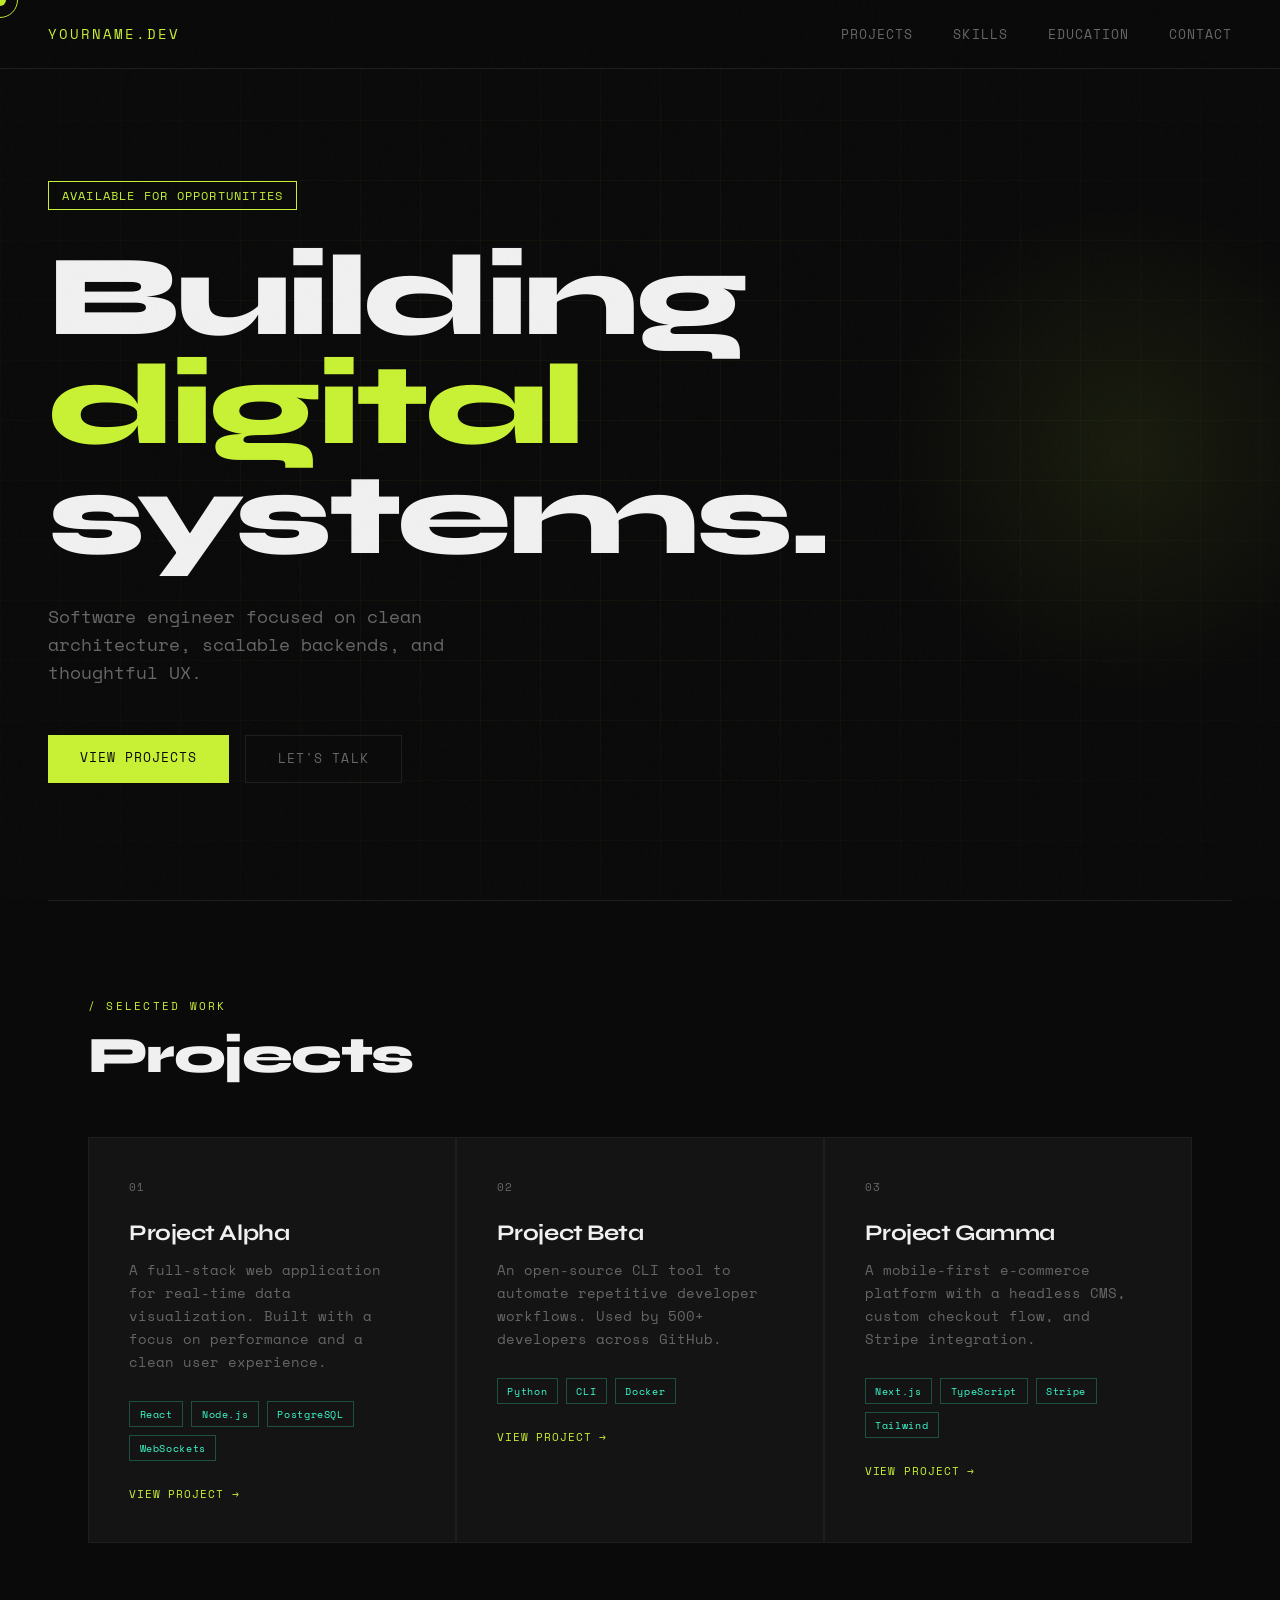
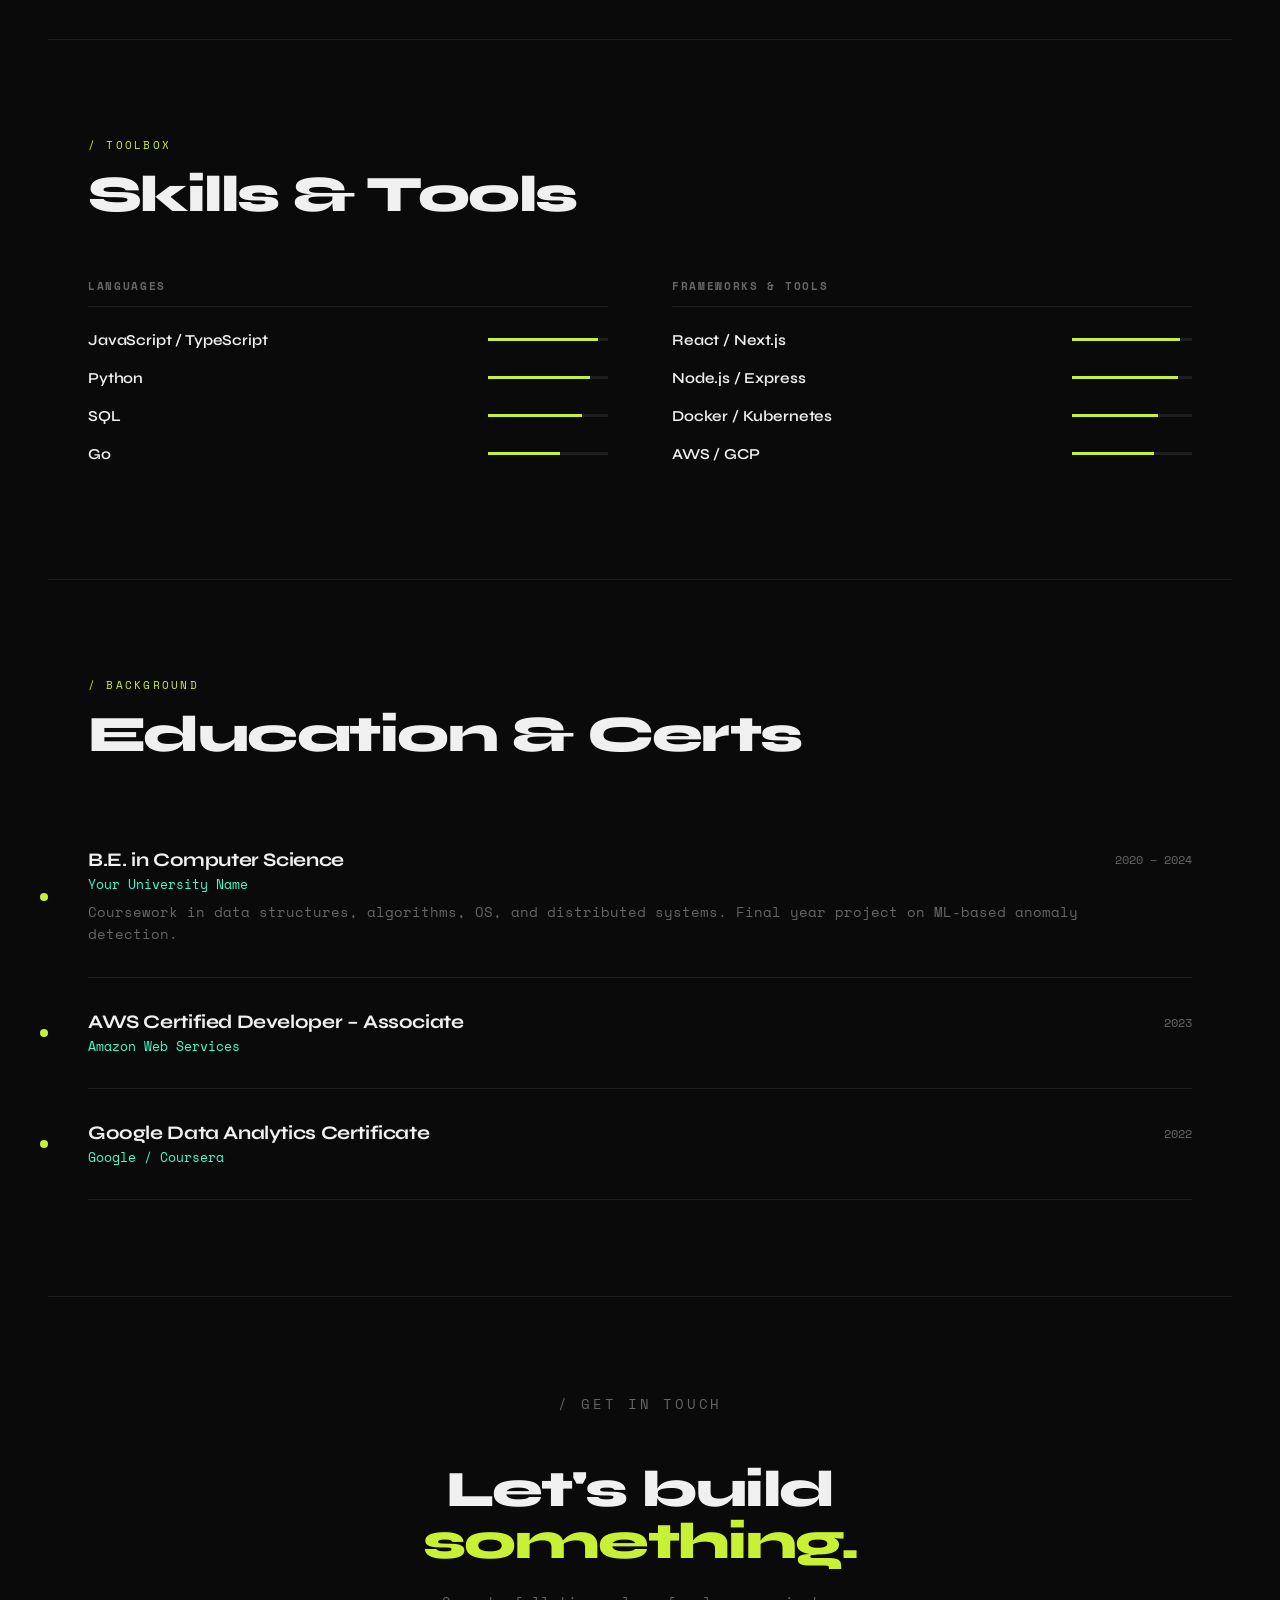
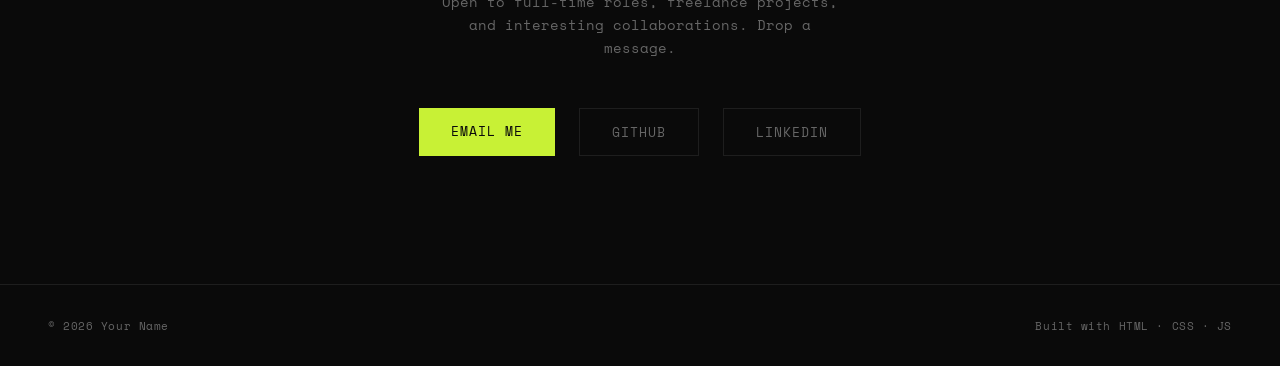
==== index.html @ 2bf57679 "Separate HTML, CSS, and JavaScript - Refactor portfolio structure" ====
<!DOCTYPE html>
<html lang="en">
<head>
  <meta charset="UTF-8">
  <meta name="viewport" content="width=device-width, initial-scale=1.0">
  <title>Portfolio — Your Name</title>
  <link href="https://fonts.googleapis.com/css2?family=Space+Mono:wght@400;700&family=Syne:wght@400;600;700;800&display=swap" rel="stylesheet">
  <link rel="stylesheet" href="styles.css">
</head>
<body>

<div class="cursor" id="cursor"></div>
<div class="cursor-ring" id="cursorRing"></div>

<nav>
  <div class="nav-logo">YourName.dev</div>
  <div class="nav-links">
    <a href="#projects">Projects</a>
    <a href="#skills">Skills</a>
    <a href="#education">Education</a>
    <a href="#contact">Contact</a>
  </div>
</nav>

<main>
  <!-- HERO -->
  <div class="hero">
    <div class="hero-grid"></div>
    <div class="blob"></div>
    <div class="hero-content">
      <span class="hero-tag">Available for opportunities</span>
      <h1>Building<br><span>digital</span><br>systems.</h1>
      <p class="hero-sub">Software engineer focused on clean architecture, scalable backends, and thoughtful UX.</p>
      <div class="hero-cta">
        <a href="#projects" class="btn btn-primary">View Projects</a>
        <a href="#contact" class="btn btn-ghost">Let's Talk</a>
      </div>
    </div>
  </div>

  <hr class="divider">

  <!-- PROJECTS -->
  <section id="projects">
    <div class="reveal">
      <p class="section-label">/ Selected work</p>
      <h2 class="section-title">Projects</h2>
    </div>
    <div class="projects-grid reveal">

      <div class="project-card">
        <div class="project-num">01</div>
        <h3>Project Alpha</h3>
        <p>A full-stack web application for real-time data visualization. Built with a focus on performance and a clean user experience.</p>
        <div class="project-tags">
          <span class="tag">React</span>
          <span class="tag">Node.js</span>
          <span class="tag">PostgreSQL</span>
          <span class="tag">WebSockets</span>
        </div>
        <a href="#" class="project-link">View Project</a>
      </div>

      <div class="project-card">
        <div class="project-num">02</div>
        <h3>Project Beta</h3>
        <p>An open-source CLI tool to automate repetitive developer workflows. Used by 500+ developers across GitHub.</p>
        <div class="project-tags">
          <span class="tag">Python</span>
          <span class="tag">CLI</span>
          <span class="tag">Docker</span>
        </div>
        <a href="#" class="project-link">View Project</a>
      </div>

      <div class="project-card">
        <div class="project-num">03</div>
        <h3>Project Gamma</h3>
        <p>A mobile-first e-commerce platform with a headless CMS, custom checkout flow, and Stripe integration.</p>
        <div class="project-tags">
          <span class="tag">Next.js</span>
          <span class="tag">TypeScript</span>
          <span class="tag">Stripe</span>
          <span class="tag">Tailwind</span>
        </div>
        <a href="#" class="project-link">View Project</a>
      </div>

    </div>
  </section>

  <hr class="divider">

  <!-- SKILLS -->
  <section id="skills">
    <div class="reveal">
      <p class="section-label">/ Toolbox</p>
      <h2 class="section-title">Skills &amp; Tools</h2>
    </div>
    <div class="skills-wrapper reveal">
      <div class="skill-group">
        <h4>Languages</h4>
        <div class="skill-item">
          <span class="skill-name">JavaScript / TypeScript</span>
          <div class="skill-bar-wrap"><div class="skill-bar" style="--w:92%"></div></div>
        </div>
        <div class="skill-item">
          <span class="skill-name">Python</span>
          <div class="skill-bar-wrap"><div class="skill-bar" style="--w:85%"></div></div>
        </div>
        <div class="skill-item">
          <span class="skill-name">SQL</span>
          <div class="skill-bar-wrap"><div class="skill-bar" style="--w:78%"></div></div>
        </div>
        <div class="skill-item">
          <span class="skill-name">Go</span>
          <div class="skill-bar-wrap"><div class="skill-bar" style="--w:60%"></div></div>
        </div>
      </div>
      <div class="skill-group">
        <h4>Frameworks &amp; Tools</h4>
        <div class="skill-item">
          <span class="skill-name">React / Next.js</span>
          <div class="skill-bar-wrap"><div class="skill-bar" style="--w:90%"></div></div>
        </div>
        <div class="skill-item">
          <span class="skill-name">Node.js / Express</span>
          <div class="skill-bar-wrap"><div class="skill-bar" style="--w:88%"></div></div>
        </div>
        <div class="skill-item">
          <span class="skill-name">Docker / Kubernetes</span>
          <div class="skill-bar-wrap"><div class="skill-bar" style="--w:72%"></div></div>
        </div>
        <div class="skill-item">
          <span class="skill-name">AWS / GCP</span>
          <div class="skill-bar-wrap"><div class="skill-bar" style="--w:68%"></div></div>
        </div>
      </div>
    </div>
  </section>

  <hr class="divider">

  <!-- EDUCATION -->
  <section id="education">
    <div class="reveal">
      <p class="section-label">/ Background</p>
      <h2 class="section-title">Education &amp; Certs</h2>
    </div>
    <div class="edu-list reveal">

      <div class="edu-item">
        <div>
          <div class="edu-degree">B.E. in Computer Science</div>
          <div class="edu-school">Your University Name</div>
          <div class="edu-desc">Coursework in data structures, algorithms, OS, and distributed systems. Final year project on ML-based anomaly detection.</div>
        </div>
        <div class="edu-year">2020 – 2024</div>
      </div>

      <div class="edu-item">
        <div>
          <div class="edu-degree">AWS Certified Developer – Associate</div>
          <div class="edu-school">Amazon Web Services</div>
        </div>
        <div class="edu-year">2023</div>
      </div>

      <div class="edu-item">
        <div>
          <div class="edu-degree">Google Data Analytics Certificate</div>
          <div class="edu-school">Google / Coursera</div>
        </div>
        <div class="edu-year">2022</div>
      </div>

    </div>
  </section>

  <hr class="divider">

  <!-- CONTACT -->
  <section id="contact">
    <div class="reveal">
      <p class="section-label">/ Get in touch</p>
      <h2 class="section-title">Let's build<br><span style="color:var(--accent)">something.</span></h2>
      <p>Open to full-time roles, freelance projects, and interesting collaborations. Drop a message.</p>
      <div class="contact-links">
        <a href="mailto:you@email.com" class="btn btn-primary">Email Me</a>
        <a href="https://github.com/yourusername" target="_blank" class="btn btn-ghost">GitHub</a>
        <a href="https://linkedin.com/in/yourusername" target="_blank" class="btn btn-ghost">LinkedIn</a>
      </div>
    </div>
  </section>
</main>

<footer>
  <span>© 2026 Your Name</span>
  <span>Built with HTML · CSS · JS</span>
</footer>

<script src="script.js"></script>
</body>
</html>
---- styles.css ----
:root {
  --bg: #0a0a0a;
  --surface: #111111;
  --border: #1e1e1e;
  --accent: #c8f135;
  --accent2: #3dffd0;
  --text: #f0f0f0;
  --muted: #666;
  --card: #141414;
}

*, *::before, *::after { box-sizing: border-box; margin: 0; padding: 0; }

html { scroll-behavior: smooth; }

body {
  background: var(--bg);
  color: var(--text);
  font-family: 'Syne', sans-serif;
  overflow-x: hidden;
  cursor: none;
}

/* Custom cursor */
.cursor {
  width: 12px; height: 12px;
  background: var(--accent);
  border-radius: 50%;
  position: fixed;
  pointer-events: none;
  z-index: 9999;
  transition: transform 0.15s ease, opacity 0.2s;
  mix-blend-mode: difference;
}
.cursor-ring {
  width: 36px; height: 36px;
  border: 1.5px solid var(--accent);
  border-radius: 50%;
  position: fixed;
  pointer-events: none;
  z-index: 9998;
  transition: transform 0.35s cubic-bezier(.23,1,.32,1), opacity 0.2s;
  mix-blend-mode: difference;
}

/* Noise overlay */
body::before {
  content: '';
  position: fixed;
  inset: 0;
  background-image: url("data:image/svg+xml,%3Csvg viewBox='0 0 256 256' xmlns='http://www.w3.org/2000/svg'%3E%3Cfilter id='noise'%3E%3CfeTurbulence type='fractalNoise' baseFrequency='0.9' numOctaves='4' stitchTiles='stitch'/%3E%3C/filter%3E%3Crect width='100%25' height='100%25' filter='url(%23noise)' opacity='0.04'/%3E%3C/svg%3E");
  pointer-events: none;
  z-index: 1000;
  opacity: 0.4;
}

/* NAV */
nav {
  position: fixed; top: 0; left: 0; right: 0;
  z-index: 100;
  padding: 1.5rem 3rem;
  display: flex; justify-content: space-between; align-items: center;
  border-bottom: 1px solid var(--border);
  background: rgba(10,10,10,0.85);
  backdrop-filter: blur(12px);
}
.nav-logo {
  font-family: 'Space Mono', monospace;
  font-size: 0.85rem;
  color: var(--accent);
  letter-spacing: 0.15em;
  text-transform: uppercase;
}
.nav-links { display: flex; gap: 2.5rem; }
.nav-links a {
  color: var(--muted);
  text-decoration: none;
  font-size: 0.8rem;
  font-family: 'Space Mono', monospace;
  letter-spacing: 0.08em;
  text-transform: uppercase;
  transition: color 0.2s;
}
.nav-links a:hover { color: var(--accent); }

/* HERO */
.hero {
  min-height: 100vh;
  display: flex; align-items: center;
  padding: 8rem 3rem 4rem;
  position: relative;
  overflow: hidden;
}
.hero-grid {
  position: absolute; inset: 0;
  background-image:
    linear-gradient(rgba(200,241,53,0.04) 1px, transparent 1px),
    linear-gradient(90deg, rgba(200,241,53,0.04) 1px, transparent 1px);
  background-size: 60px 60px;
  mask-image: radial-gradient(ellipse 80% 80% at 50% 50%, black 30%, transparent 100%);
}
.hero-content { max-width: 900px; position: relative; z-index: 1; }
.hero-tag {
  display: inline-block;
  font-family: 'Space Mono', monospace;
  font-size: 0.75rem;
  color: var(--accent);
  border: 1px solid var(--accent);
  padding: 0.3rem 0.8rem;
  letter-spacing: 0.1em;
  text-transform: uppercase;
  margin-bottom: 2rem;
  opacity: 0;
  animation: fadeUp 0.6s 0.2s forwards;
}
.hero h1 {
  font-size: clamp(3.5rem, 9vw, 8rem);
  font-weight: 800;
  line-height: 0.95;
  letter-spacing: -0.03em;
  margin-bottom: 2rem;
  opacity: 0;
  animation: fadeUp 0.7s 0.4s forwards;
}
.hero h1 span { color: var(--accent); }
.hero-sub {
  font-size: 1.1rem;
  color: var(--muted);
  max-width: 480px;
  line-height: 1.6;
  margin-bottom: 3rem;
  opacity: 0;
  animation: fadeUp 0.7s 0.6s forwards;
  font-family: 'Space Mono', monospace;
}
.hero-cta {
  display: flex; gap: 1rem; flex-wrap: wrap;
  opacity: 0;
  animation: fadeUp 0.7s 0.8s forwards;
}
.btn {
  padding: 0.85rem 2rem;
  font-family: 'Space Mono', monospace;
  font-size: 0.8rem;
  letter-spacing: 0.08em;
  text-transform: uppercase;
  text-decoration: none;
  transition: all 0.2s;
  cursor: none;
  border: none;
  display: inline-block;
}
.btn-primary {
  background: var(--accent);
  color: #0a0a0a;
}
.btn-primary:hover { background: #d4f545; transform: translateY(-2px); }
.btn-ghost {
  border: 1px solid var(--border);
  color: var(--muted);
  background: transparent;
}
.btn-ghost:hover { border-color: var(--accent); color: var(--accent); transform: translateY(-2px); }

/* Floating accent blob */
.blob {
  position: absolute;
  right: -100px; top: 50%;
  transform: translateY(-50%);
  width: 500px; height: 500px;
  background: radial-gradient(circle at center, rgba(200,241,53,0.08) 0%, transparent 70%);
  border-radius: 50%;
  pointer-events: none;
  animation: pulse 4s ease-in-out infinite;
}

/* SECTIONS */
section { padding: 6rem 3rem; max-width: 1200px; margin: 0 auto; }
.section-label {
  font-family: 'Space Mono', monospace;
  font-size: 0.7rem;
  color: var(--accent);
  letter-spacing: 0.2em;
  text-transform: uppercase;
  margin-bottom: 1rem;
}
.section-title {
  font-size: clamp(2rem, 4vw, 3.5rem);
  font-weight: 800;
  line-height: 1;
  letter-spacing: -0.03em;
  margin-bottom: 3.5rem;
}

/* PROJECTS */
.projects-grid {
  display: grid;
  grid-template-columns: repeat(auto-fill, minmax(340px, 1fr));
  gap: 1.5px;
  background: var(--border);
  border: 1.5px solid var(--border);
}
.project-card {
  background: var(--card);
  padding: 2.5rem;
  position: relative;
  overflow: hidden;
  transition: background 0.25s;
}
.project-card::before {
  content: '';
  position: absolute;
  top: 0; left: 0; right: 0;
  height: 2px;
  background: var(--accent);
  transform: scaleX(0);
  transform-origin: left;
  transition: transform 0.3s ease;
}
.project-card:hover::before { transform: scaleX(1); }
.project-card:hover { background: #1a1a1a; }
.project-num {
  font-family: 'Space Mono', monospace;
  font-size: 0.7rem;
  color: var(--muted);
  margin-bottom: 1.5rem;
  letter-spacing: 0.1em;
}
.project-card h3 {
  font-size: 1.4rem;
  font-weight: 700;
  margin-bottom: 0.75rem;
  letter-spacing: -0.02em;
}
.project-card p {
  color: var(--muted);
  font-size: 0.9rem;
  line-height: 1.6;
  margin-bottom: 1.75rem;
  font-family: 'Space Mono', monospace;
}
.project-tags { display: flex; flex-wrap: wrap; gap: 0.5rem; }
.tag {
  font-family: 'Space Mono', monospace;
  font-size: 0.65rem;
  color: var(--accent2);
  border: 1px solid rgba(61,255,208,0.25);
  padding: 0.25rem 0.6rem;
  letter-spacing: 0.06em;
}
.project-link {
  display: inline-block;
  margin-top: 1.5rem;
  font-family: 'Space Mono', monospace;
  font-size: 0.7rem;
  color: var(--accent);
  text-decoration: none;
  letter-spacing: 0.08em;
  text-transform: uppercase;
  transition: gap 0.2s;
}
.project-link::after { content: ' →'; }
.project-link:hover { letter-spacing: 0.15em; }

/* SKILLS */
.skills-wrapper {
  display: grid;
  grid-template-columns: 1fr 1fr;
  gap: 4rem;
}
.skill-group h4 {
  font-family: 'Space Mono', monospace;
  font-size: 0.7rem;
  letter-spacing: 0.15em;
  text-transform: uppercase;
  color: var(--muted);
  margin-bottom: 1.5rem;
  padding-bottom: 0.75rem;
  border-bottom: 1px solid var(--border);
}
.skill-item {
  display: flex; justify-content: space-between; align-items: center;
  margin-bottom: 1.25rem;
}
.skill-name {
  font-size: 0.95rem;
  font-weight: 600;
  letter-spacing: -0.01em;
}
.skill-bar-wrap {
  width: 120px; height: 3px;
  background: var(--border);
  position: relative;
  overflow: hidden;
}
.skill-bar {
  height: 100%;
  background: var(--accent);
  width: 0;
  transition: width 1.2s cubic-bezier(.23,1,.32,1);
}
.skill-bar.animate { width: var(--w); }

/* EDUCATION */
.edu-list { display: flex; flex-direction: column; gap: 0; }
.edu-item {
  display: grid;
  grid-template-columns: 1fr auto;
  gap: 1rem;
  padding: 2rem 0;
  border-bottom: 1px solid var(--border);
  position: relative;
}
.edu-item::before {
  content: '';
  position: absolute; left: -3rem; top: 50%;
  transform: translateY(-50%);
  width: 8px; height: 8px;
  background: var(--accent);
  border-radius: 50%;
}
.edu-degree {
  font-size: 1.2rem;
  font-weight: 700;
  letter-spacing: -0.02em;
  margin-bottom: 0.25rem;
}
.edu-school {
  font-family: 'Space Mono', monospace;
  font-size: 0.8rem;
  color: var(--accent2);
}
.edu-year {
  font-family: 'Space Mono', monospace;
  font-size: 0.75rem;
  color: var(--muted);
  text-align: right;
  white-space: nowrap;
  padding-top: 0.2rem;
}
.edu-desc {
  font-size: 0.85rem;
  color: var(--muted);
  margin-top: 0.5rem;
  line-height: 1.6;
  font-family: 'Space Mono', monospace;
  grid-column: 1 / -1;
}

/* CONTACT */
#contact { text-align: center; padding: 6rem 3rem 8rem; }
#contact .section-title { margin-bottom: 1.5rem; }
#contact p {
  color: var(--muted);
  font-family: 'Space Mono', monospace;
  font-size: 0.85rem;
  margin-bottom: 3rem;
  max-width: 400px;
  margin-left: auto; margin-right: auto;
  line-height: 1.7;
}
.contact-links { display: flex; gap: 1.5rem; justify-content: center; flex-wrap: wrap; }

/* FOOTER */
footer {
  border-top: 1px solid var(--border);
  padding: 2rem 3rem;
  display: flex; justify-content: space-between; align-items: center;
  font-family: 'Space Mono', monospace;
  font-size: 0.7rem;
  color: var(--muted);
  letter-spacing: 0.05em;
}

/* ANIMATIONS */
@keyframes fadeUp {
  from { opacity: 0; transform: translateY(30px); }
  to   { opacity: 1; transform: translateY(0); }
}
@keyframes pulse {
  0%, 100% { transform: translateY(-50%) scale(1); opacity: 1; }
  50%       { transform: translateY(-50%) scale(1.1); opacity: 0.7; }
}

.reveal {
  opacity: 0; transform: translateY(40px);
  transition: opacity 0.7s ease, transform 0.7s ease;
}
.reveal.visible { opacity: 1; transform: none; }

/* DIVIDER */
.divider {
  border: none;
  border-top: 1px solid var(--border);
  margin: 0 3rem;
}

@media (max-width: 768px) {
  nav { padding: 1rem 1.5rem; }
  .nav-links { gap: 1.5rem; }
  section { padding: 4rem 1.5rem; }
  .skills-wrapper { grid-template-columns: 1fr; gap: 2.5rem; }
  .hero { padding: 7rem 1.5rem 3rem; }
  footer { padding: 1.5rem; flex-direction: column; gap: 0.5rem; }
  .divider { margin: 0 1.5rem; }
  .edu-item::before { display: none; }
  .edu-item { grid-template-columns: 1fr; }
  .edu-year { text-align: left; }
}
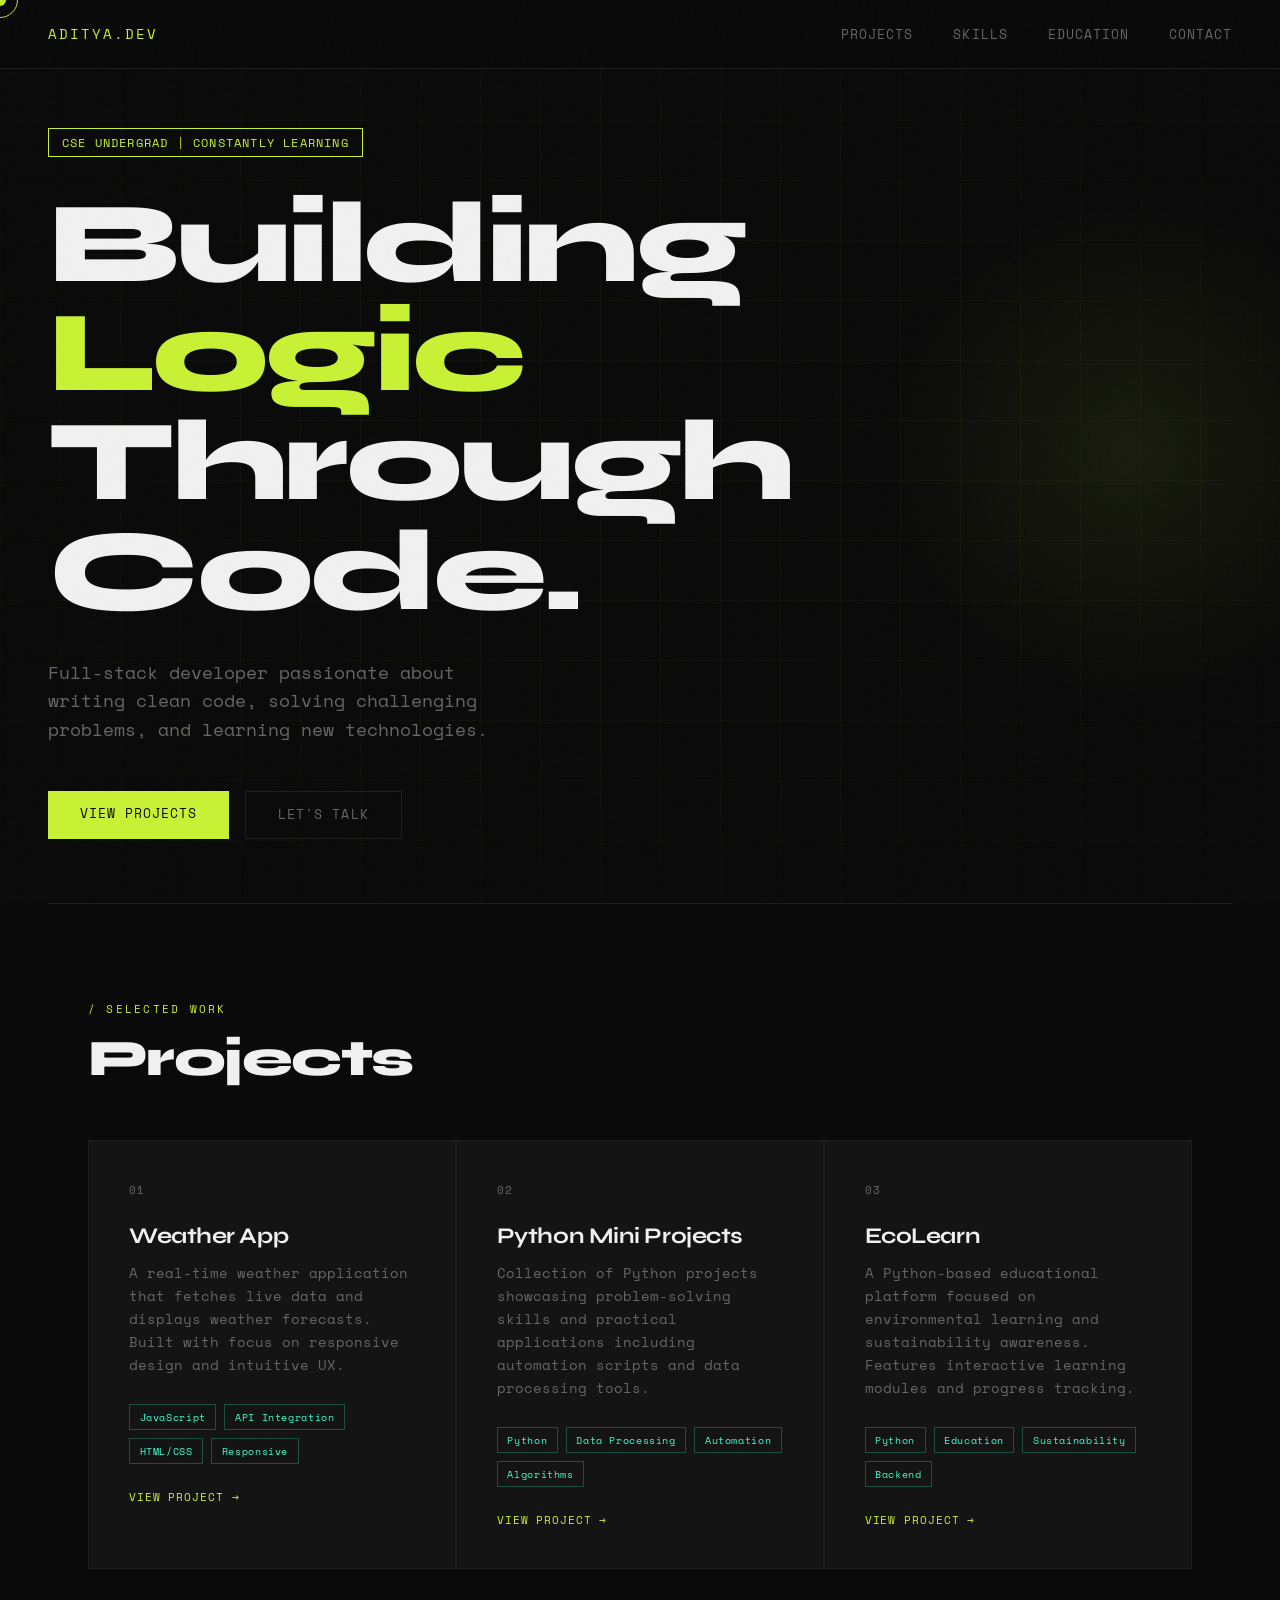
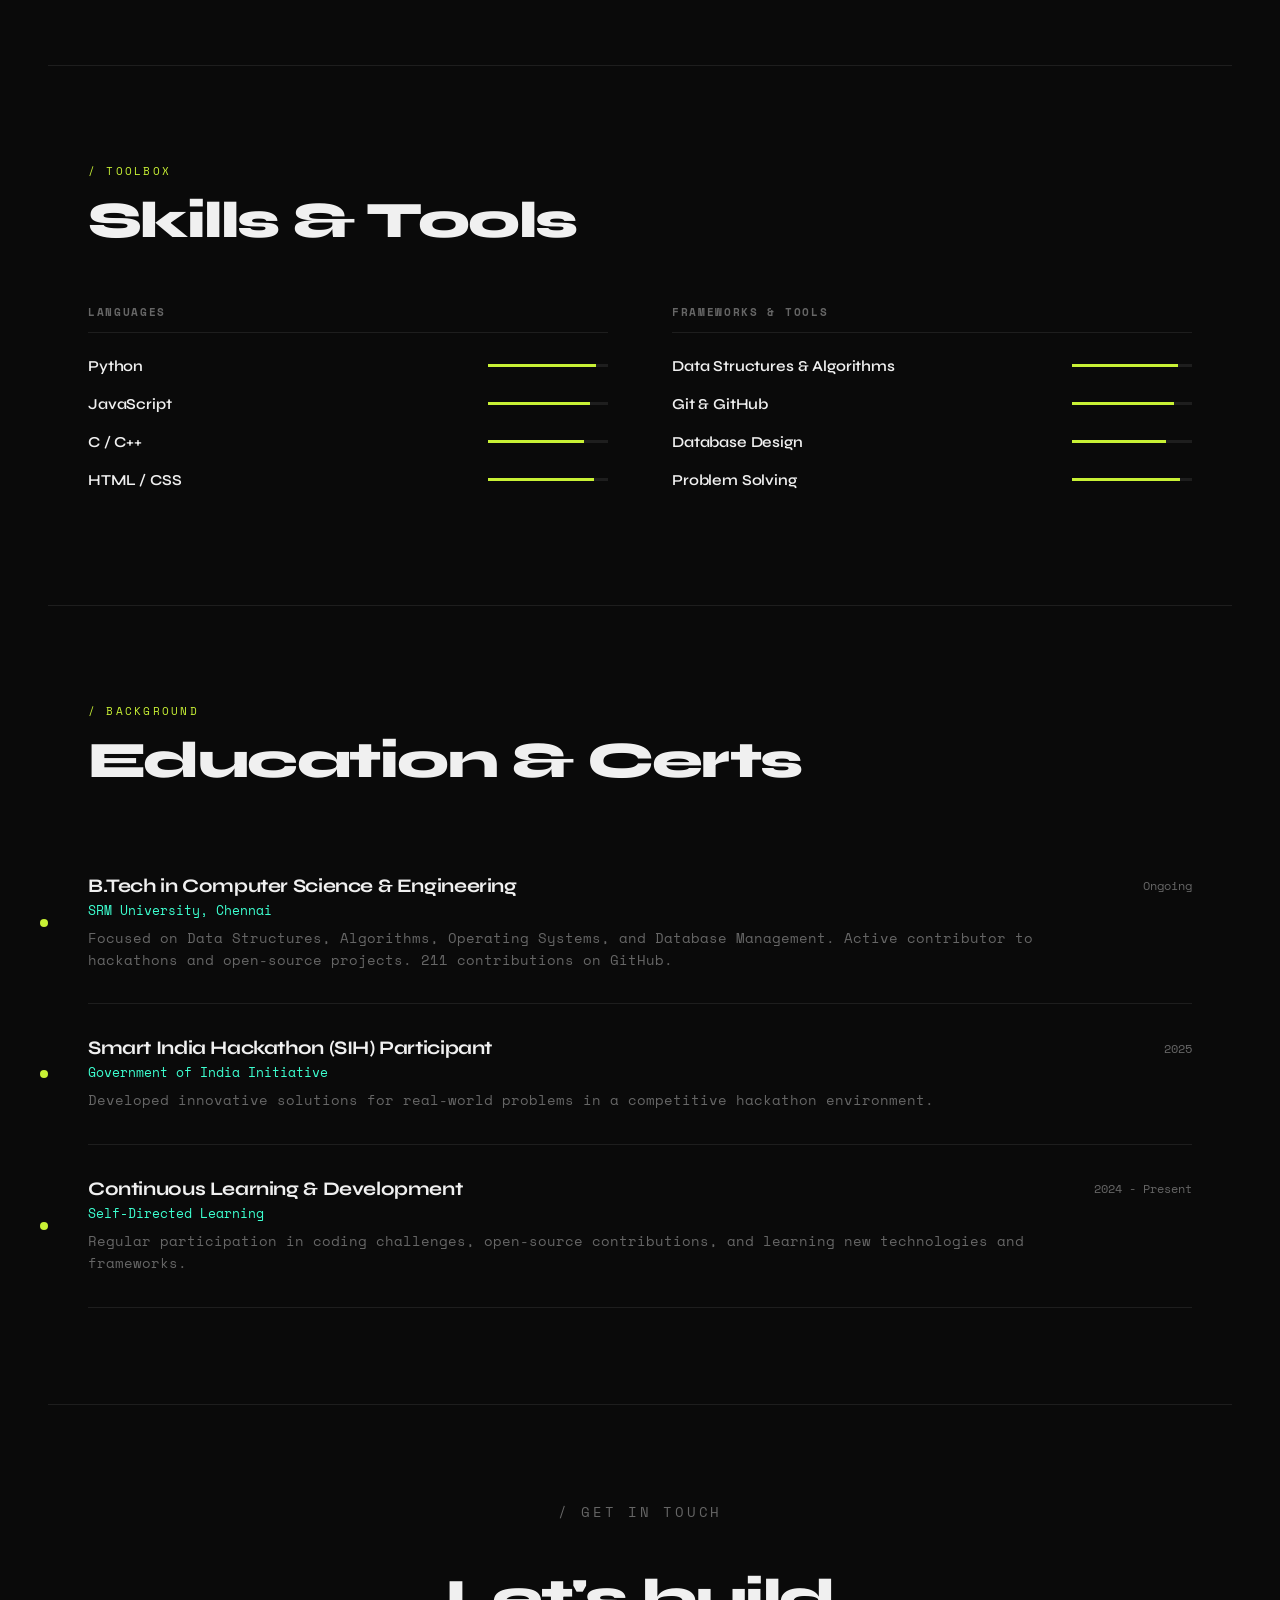
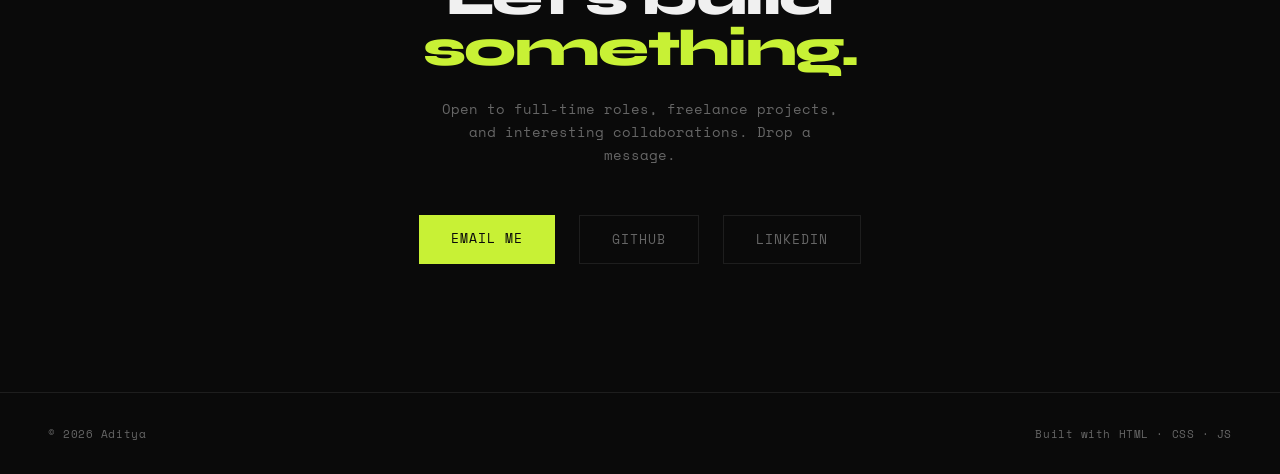
==== commit 83474c82: "Update portfolio with Aditya's real GitHub and profile information" ====
--- a/index.html
+++ b/index.html
@@ -3,7 +3,7 @@
 <head>
   <meta charset="UTF-8">
   <meta name="viewport" content="width=device-width, initial-scale=1.0">
-  <title>Portfolio — Your Name</title>
+  <title>Aditya</title>
   <link href="https://fonts.googleapis.com/css2?family=Space+Mono:wght@400;700&family=Syne:wght@400;600;700;800&display=swap" rel="stylesheet">
   <link rel="stylesheet" href="styles.css">
 </head>
@@ -13,7 +13,7 @@
 <div class="cursor-ring" id="cursorRing"></div>
 
 <nav>
-  <div class="nav-logo">YourName.dev</div>
+  <div class="nav-logo">Aditya.dev</div>
   <div class="nav-links">
     <a href="#projects">Projects</a>
     <a href="#skills">Skills</a>
@@ -28,9 +28,9 @@
     <div class="hero-grid"></div>
     <div class="blob"></div>
     <div class="hero-content">
-      <span class="hero-tag">Available for opportunities</span>
-      <h1>Building<br><span>digital</span><br>systems.</h1>
-      <p class="hero-sub">Software engineer focused on clean architecture, scalable backends, and thoughtful UX.</p>
+      <span class="hero-tag">CSE Undergrad | Constantly Learning</span>
+      <h1>Building<br><span>Logic</span><br>Through Code.</h1>
+      <p class="hero-sub">Full-stack developer passionate about writing clean code, solving challenging problems, and learning new technologies.</p>
       <div class="hero-cta">
         <a href="#projects" class="btn btn-primary">View Projects</a>
         <a href="#contact" class="btn btn-ghost">Let's Talk</a>
@@ -50,40 +50,41 @@
 
       <div class="project-card">
         <div class="project-num">01</div>
-        <h3>Project Alpha</h3>
-        <p>A full-stack web application for real-time data visualization. Built with a focus on performance and a clean user experience.</p>
+        <h3>Weather App</h3>
+        <p>A real-time weather application that fetches live data and displays weather forecasts. Built with focus on responsive design and intuitive UX.</p>
         <div class="project-tags">
-          <span class="tag">React</span>
-          <span class="tag">Node.js</span>
-          <span class="tag">PostgreSQL</span>
-          <span class="tag">WebSockets</span>
-        </div>
-        <a href="#" class="project-link">View Project</a>
+          <span class="tag">JavaScript</span>
+          <span class="tag">API Integration</span>
+          <span class="tag">HTML/CSS</span>
+          <span class="tag">Responsive</span>
+        </div>
+        <a href="https://github.com/git-aditya950/Weather-App" target="_blank" class="project-link">View Project</a>
       </div>
 
       <div class="project-card">
         <div class="project-num">02</div>
-        <h3>Project Beta</h3>
-        <p>An open-source CLI tool to automate repetitive developer workflows. Used by 500+ developers across GitHub.</p>
+        <h3>Python Mini Projects</h3>
+        <p>Collection of Python projects showcasing problem-solving skills and practical applications including automation scripts and data processing tools.</p>
         <div class="project-tags">
           <span class="tag">Python</span>
-          <span class="tag">CLI</span>
-          <span class="tag">Docker</span>
-        </div>
-        <a href="#" class="project-link">View Project</a>
+          <span class="tag">Data Processing</span>
+          <span class="tag">Automation</span>
+          <span class="tag">Algorithms</span>
+        </div>
+        <a href="https://github.com/git-aditya950/Python-Mini-Projects" target="_blank" class="project-link">View Project</a>
       </div>
 
       <div class="project-card">
         <div class="project-num">03</div>
-        <h3>Project Gamma</h3>
-        <p>A mobile-first e-commerce platform with a headless CMS, custom checkout flow, and Stripe integration.</p>
+        <h3>EcoLearn</h3>
+        <p>A Python-based educational platform focused on environmental learning and sustainability awareness. Features interactive learning modules and progress tracking.</p>
         <div class="project-tags">
-          <span class="tag">Next.js</span>
-          <span class="tag">TypeScript</span>
-          <span class="tag">Stripe</span>
-          <span class="tag">Tailwind</span>
-        </div>
-        <a href="#" class="project-link">View Project</a>
+          <span class="tag">Python</span>
+          <span class="tag">Education</span>
+          <span class="tag">Sustainability</span>
+          <span class="tag">Backend</span>
+        </div>
+        <a href="https://github.com/git-aditya950/EcoLearn" target="_blank" class="project-link">View Project</a>
       </div>
 
     </div>
@@ -101,39 +102,39 @@
       <div class="skill-group">
         <h4>Languages</h4>
         <div class="skill-item">
-          <span class="skill-name">JavaScript / TypeScript</span>
-          <div class="skill-bar-wrap"><div class="skill-bar" style="--w:92%"></div></div>
-        </div>
-        <div class="skill-item">
           <span class="skill-name">Python</span>
+          <div class="skill-bar-wrap"><div class="skill-bar" style="--w:90%"></div></div>
+        </div>
+        <div class="skill-item">
+          <span class="skill-name">JavaScript</span>
           <div class="skill-bar-wrap"><div class="skill-bar" style="--w:85%"></div></div>
         </div>
         <div class="skill-item">
-          <span class="skill-name">SQL</span>
-          <div class="skill-bar-wrap"><div class="skill-bar" style="--w:78%"></div></div>
-        </div>
-        <div class="skill-item">
-          <span class="skill-name">Go</span>
-          <div class="skill-bar-wrap"><div class="skill-bar" style="--w:60%"></div></div>
+          <span class="skill-name">C / C++</span>
+          <div class="skill-bar-wrap"><div class="skill-bar" style="--w:80%"></div></div>
+        </div>
+        <div class="skill-item">
+          <span class="skill-name">HTML / CSS</span>
+          <div class="skill-bar-wrap"><div class="skill-bar" style="--w:88%"></div></div>
         </div>
       </div>
       <div class="skill-group">
         <h4>Frameworks &amp; Tools</h4>
         <div class="skill-item">
-          <span class="skill-name">React / Next.js</span>
+          <span class="skill-name">Data Structures &amp; Algorithms</span>
+          <div class="skill-bar-wrap"><div class="skill-bar" style="--w:88%"></div></div>
+        </div>
+        <div class="skill-item">
+          <span class="skill-name">Git &amp; GitHub</span>
+          <div class="skill-bar-wrap"><div class="skill-bar" style="--w:85%"></div></div>
+        </div>
+        <div class="skill-item">
+          <span class="skill-name">Database Design</span>
+          <div class="skill-bar-wrap"><div class="skill-bar" style="--w:78%"></div></div>
+        </div>
+        <div class="skill-item">
+          <span class="skill-name">Problem Solving</span>
           <div class="skill-bar-wrap"><div class="skill-bar" style="--w:90%"></div></div>
-        </div>
-        <div class="skill-item">
-          <span class="skill-name">Node.js / Express</span>
-          <div class="skill-bar-wrap"><div class="skill-bar" style="--w:88%"></div></div>
-        </div>
-        <div class="skill-item">
-          <span class="skill-name">Docker / Kubernetes</span>
-          <div class="skill-bar-wrap"><div class="skill-bar" style="--w:72%"></div></div>
-        </div>
-        <div class="skill-item">
-          <span class="skill-name">AWS / GCP</span>
-          <div class="skill-bar-wrap"><div class="skill-bar" style="--w:68%"></div></div>
         </div>
       </div>
     </div>
@@ -151,27 +152,29 @@
 
       <div class="edu-item">
         <div>
-          <div class="edu-degree">B.E. in Computer Science</div>
-          <div class="edu-school">Your University Name</div>
-          <div class="edu-desc">Coursework in data structures, algorithms, OS, and distributed systems. Final year project on ML-based anomaly detection.</div>
-        </div>
-        <div class="edu-year">2020 – 2024</div>
+          <div class="edu-degree">B.Tech in Computer Science &amp; Engineering</div>
+          <div class="edu-school">SRM University, Chennai</div>
+          <div class="edu-desc">Focused on Data Structures, Algorithms, Operating Systems, and Database Management. Active contributor to hackathons and open-source projects. 211 contributions on GitHub.</div>
+        </div>
+        <div class="edu-year">Ongoing</div>
       </div>
 
       <div class="edu-item">
         <div>
-          <div class="edu-degree">AWS Certified Developer – Associate</div>
-          <div class="edu-school">Amazon Web Services</div>
-        </div>
-        <div class="edu-year">2023</div>
+          <div class="edu-degree">Smart India Hackathon (SIH) Participant</div>
+          <div class="edu-school">Government of India Initiative</div>
+          <div class="edu-desc">Developed innovative solutions for real-world problems in a competitive hackathon environment.</div>
+        </div>
+        <div class="edu-year">2025</div>
       </div>
 
       <div class="edu-item">
         <div>
-          <div class="edu-degree">Google Data Analytics Certificate</div>
-          <div class="edu-school">Google / Coursera</div>
-        </div>
-        <div class="edu-year">2022</div>
+          <div class="edu-degree">Continuous Learning &amp; Development</div>
+          <div class="edu-school">Self-Directed Learning</div>
+          <div class="edu-desc">Regular participation in coding challenges, open-source contributions, and learning new technologies and frameworks.</div>
+        </div>
+        <div class="edu-year">2024 - Present</div>
       </div>
 
     </div>
@@ -186,16 +189,16 @@
       <h2 class="section-title">Let's build<br><span style="color:var(--accent)">something.</span></h2>
       <p>Open to full-time roles, freelance projects, and interesting collaborations. Drop a message.</p>
       <div class="contact-links">
-        <a href="mailto:you@email.com" class="btn btn-primary">Email Me</a>
-        <a href="https://github.com/yourusername" target="_blank" class="btn btn-ghost">GitHub</a>
-        <a href="https://linkedin.com/in/yourusername" target="_blank" class="btn btn-ghost">LinkedIn</a>
+        <a href="mailto:aditya.rao.050@gmail.com" class="btn btn-primary">Email Me</a>
+        <a href="https://github.com/git-aditya950" target="_blank" class="btn btn-ghost">GitHub</a>
+        <a href="https://linkedin.com/in/aditya950" target="_blank" class="btn btn-ghost">LinkedIn</a>
       </div>
     </div>
   </section>
 </main>
 
 <footer>
-  <span>© 2026 Your Name</span>
+  <span>© 2026 Aditya</span>
   <span>Built with HTML · CSS · JS</span>
 </footer>
 
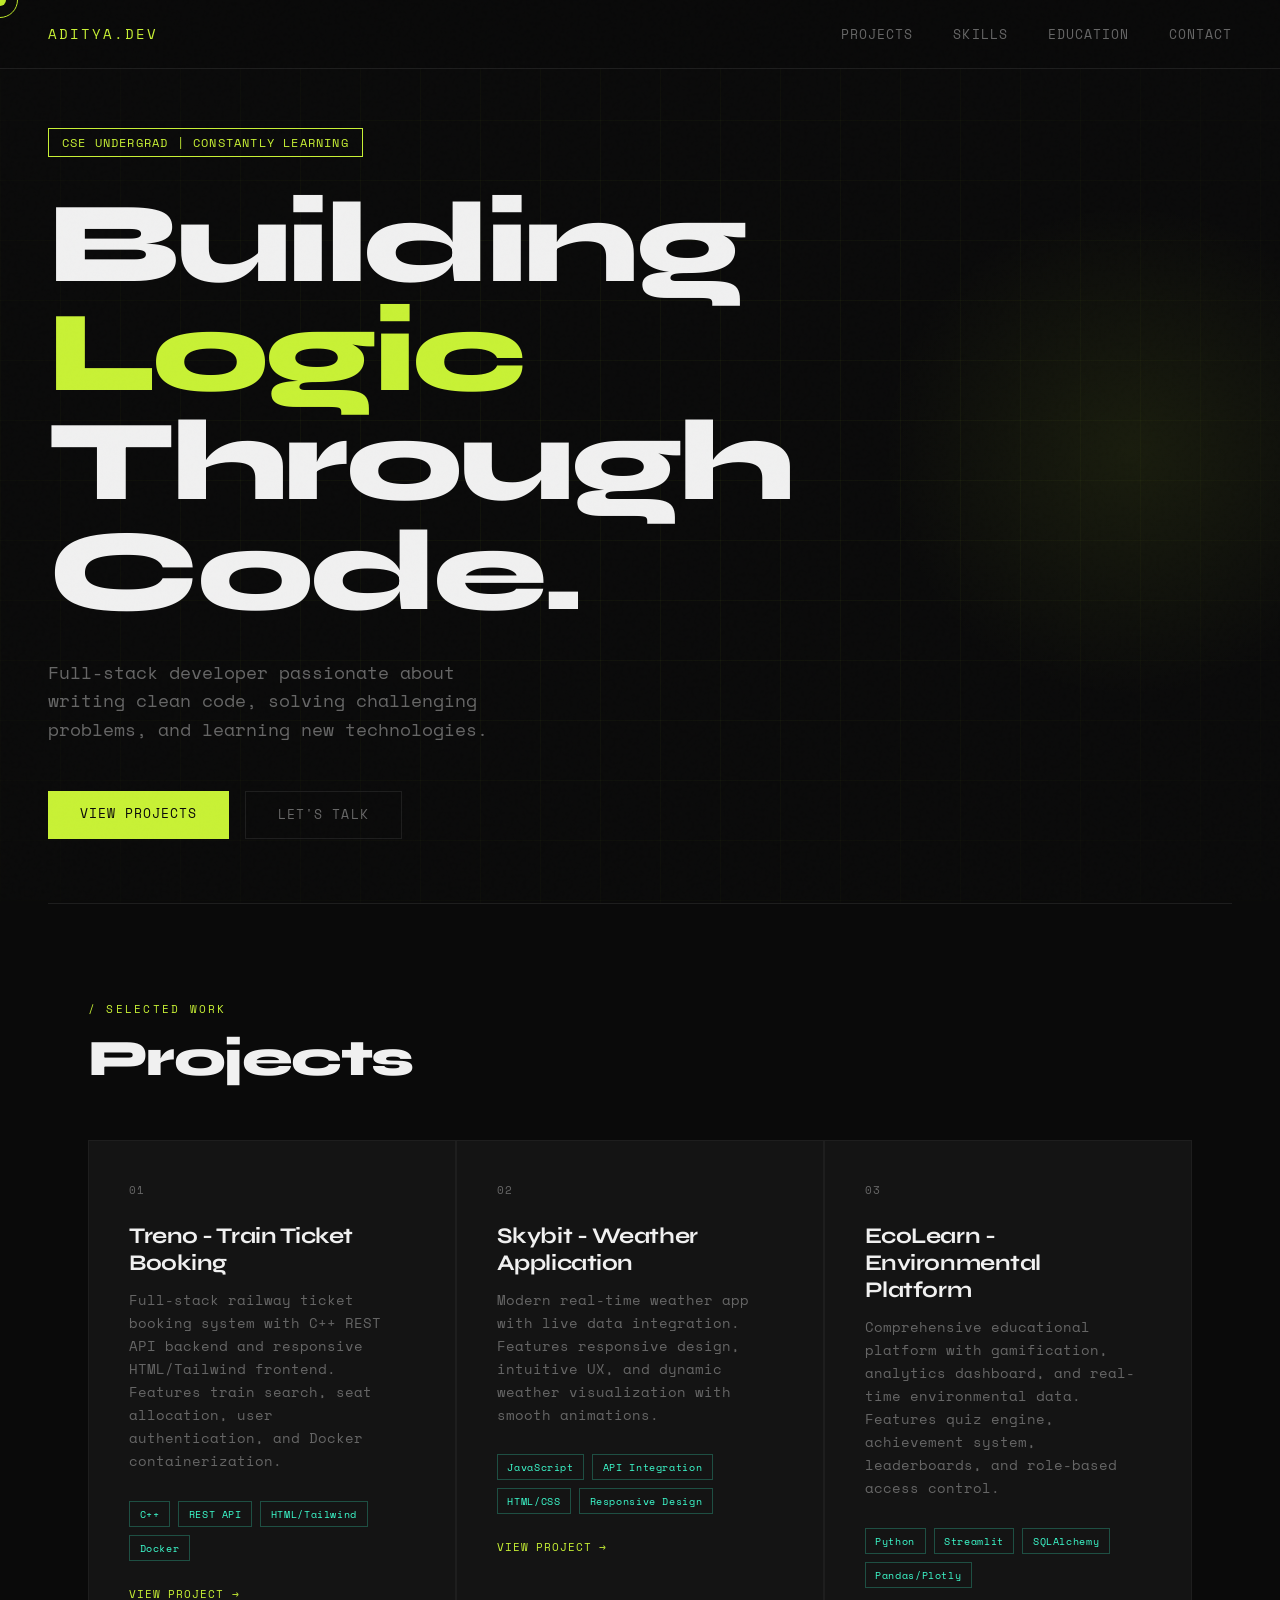
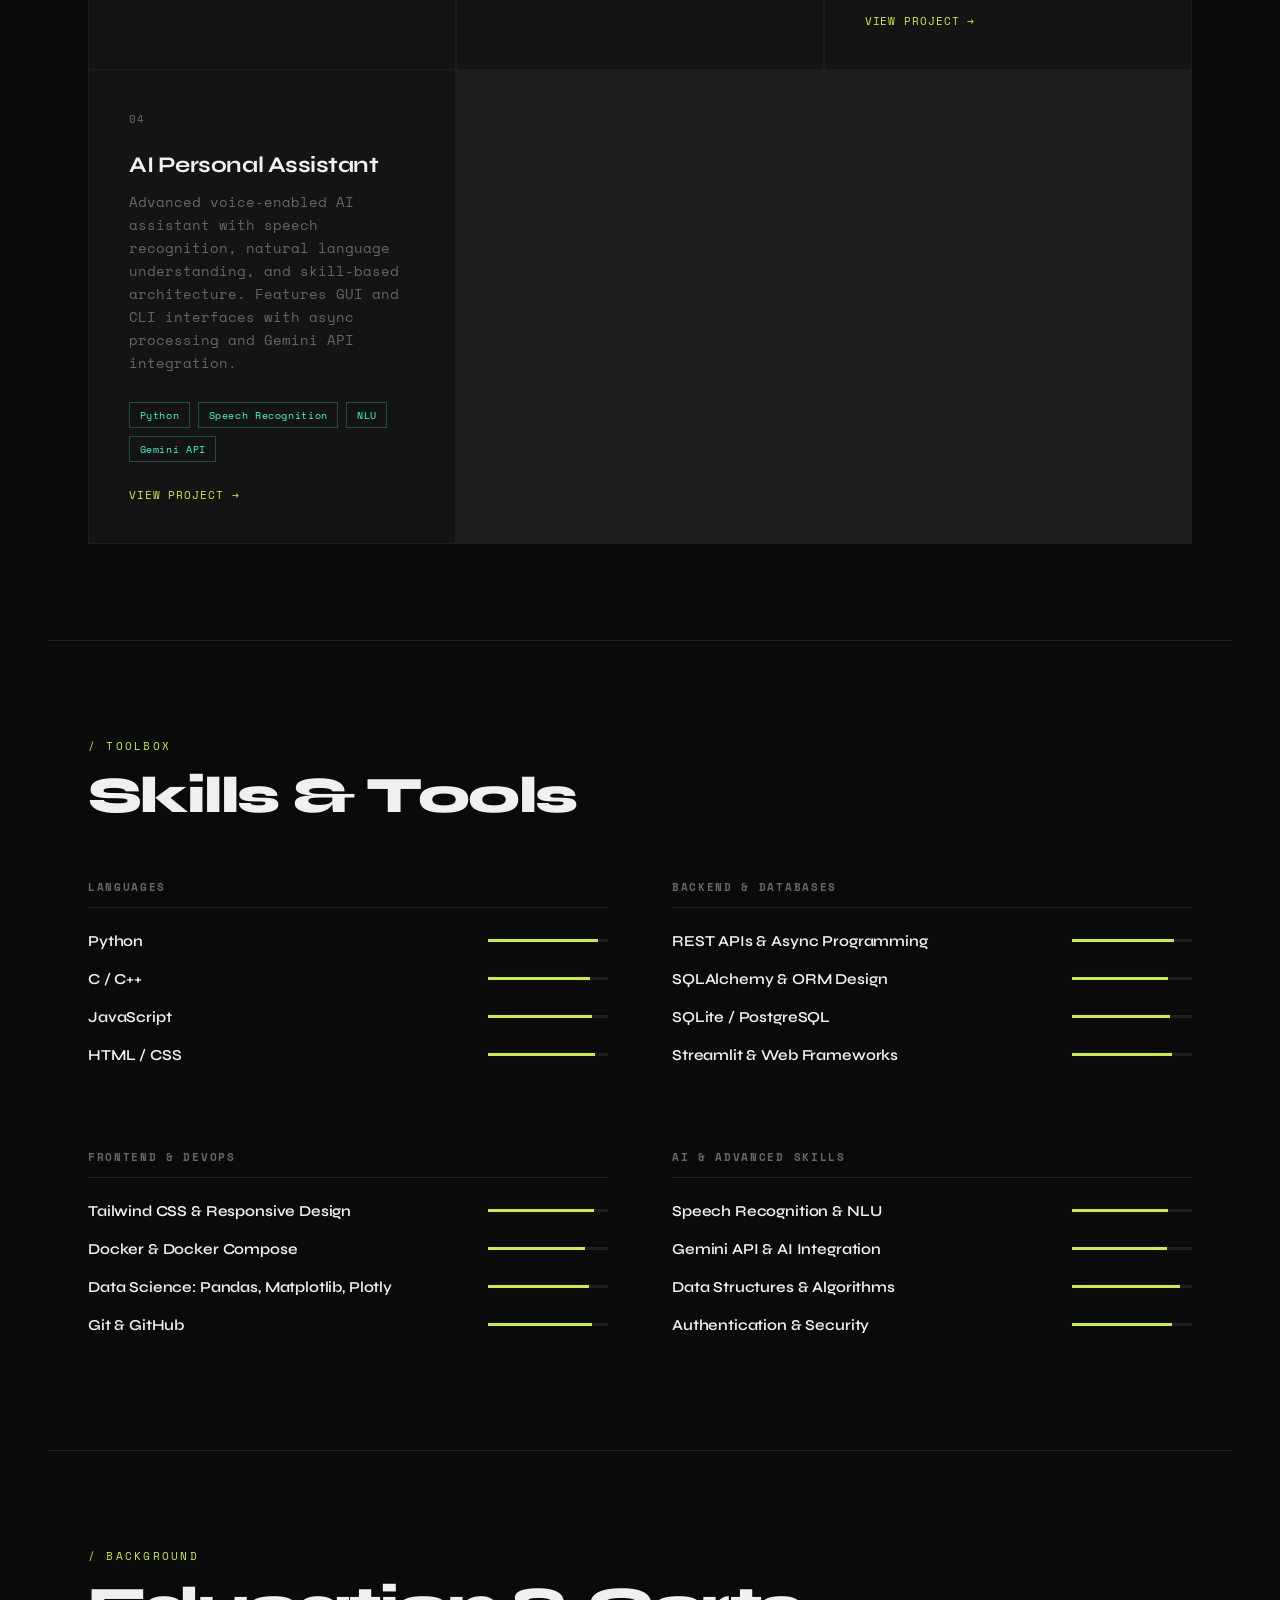
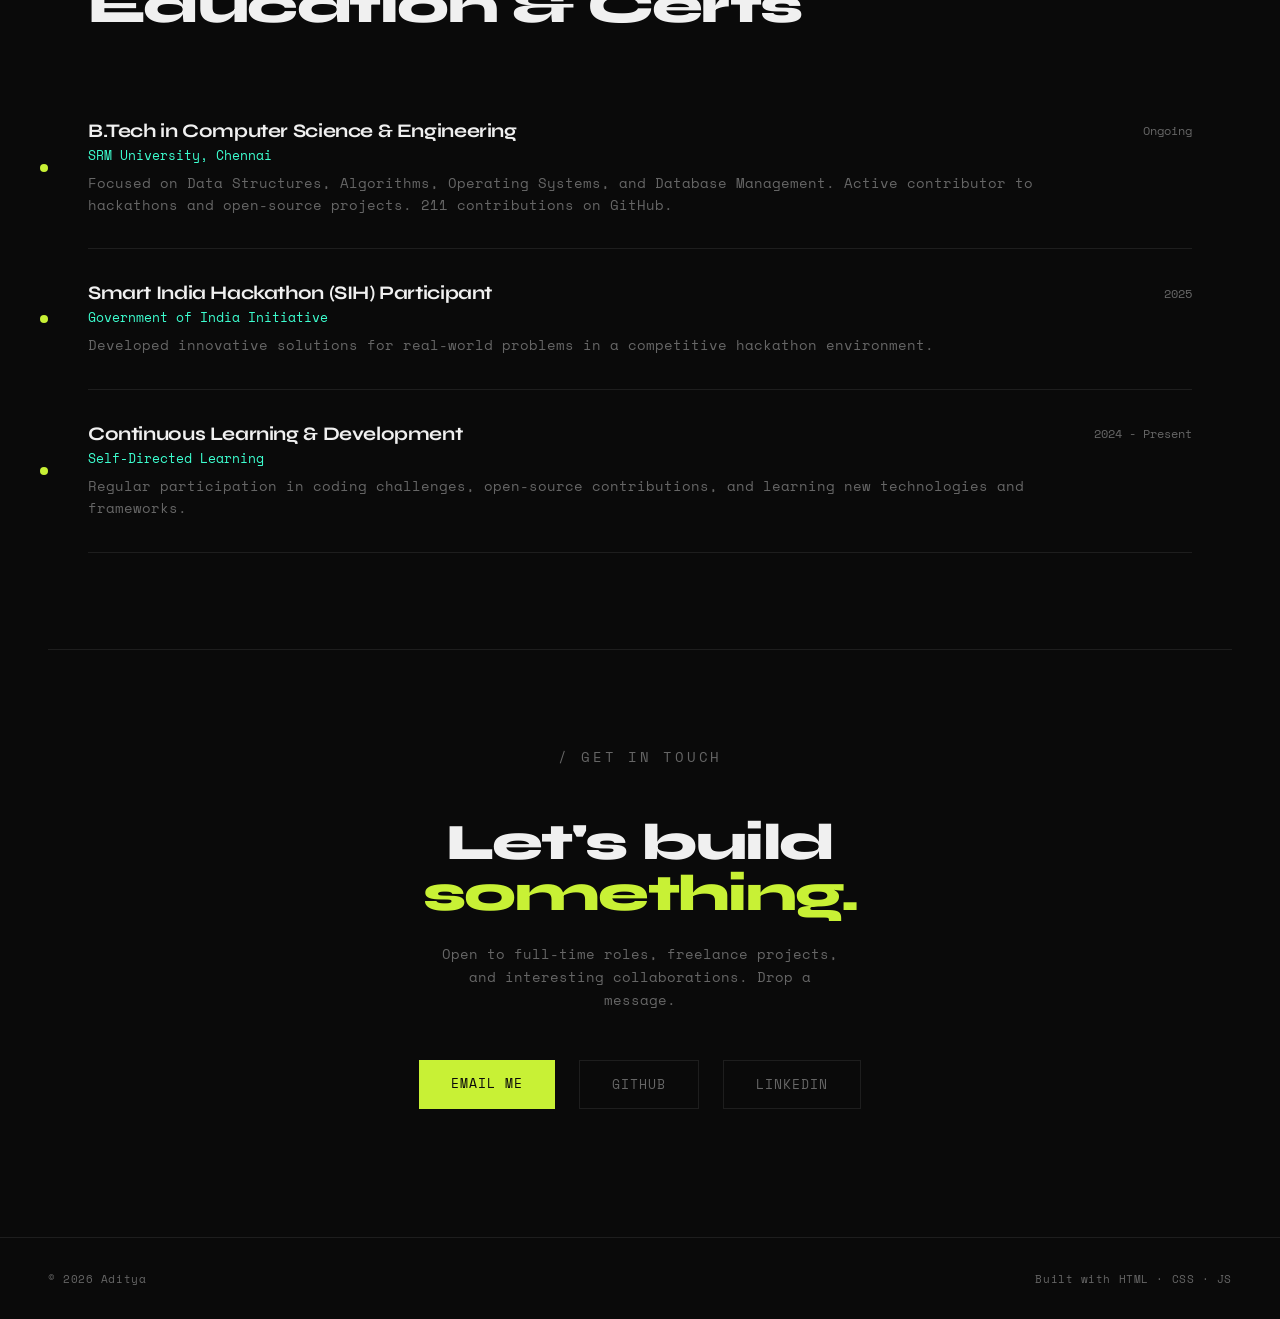
==== commit 97bfe915: "Feature: Update portfolio with top 4 GitHub projects and comprehensive skills" ====
--- a/index.html
+++ b/index.html
@@ -50,41 +50,54 @@
 
       <div class="project-card">
         <div class="project-num">01</div>
-        <h3>Weather App</h3>
-        <p>A real-time weather application that fetches live data and displays weather forecasts. Built with focus on responsive design and intuitive UX.</p>
+        <h3>Treno - Train Ticket Booking</h3>
+        <p>Full-stack railway ticket booking system with C++ REST API backend and responsive HTML/Tailwind frontend. Features train search, seat allocation, user authentication, and Docker containerization.</p>
+        <div class="project-tags">
+          <span class="tag">C++</span>
+          <span class="tag">REST API</span>
+          <span class="tag">HTML/Tailwind</span>
+          <span class="tag">Docker</span>
+        </div>
+        <a href="https://github.com/git-aditya950/Treno" target="_blank" class="project-link">View Project</a>
+      </div>
+
+      <div class="project-card">
+        <div class="project-num">02</div>
+        <h3>Skybit - Weather Application</h3>
+        <p>Modern real-time weather app with live data integration. Features responsive design, intuitive UX, and dynamic weather visualization with smooth animations.</p>
         <div class="project-tags">
           <span class="tag">JavaScript</span>
           <span class="tag">API Integration</span>
           <span class="tag">HTML/CSS</span>
-          <span class="tag">Responsive</span>
-        </div>
-        <a href="https://github.com/git-aditya950/Weather-App" target="_blank" class="project-link">View Project</a>
-      </div>
-
-      <div class="project-card">
-        <div class="project-num">02</div>
-        <h3>Python Mini Projects</h3>
-        <p>Collection of Python projects showcasing problem-solving skills and practical applications including automation scripts and data processing tools.</p>
+          <span class="tag">Responsive Design</span>
+        </div>
+        <a href="https://github.com/git-aditya950/Skybit" target="_blank" class="project-link">View Project</a>
+      </div>
+
+      <div class="project-card">
+        <div class="project-num">03</div>
+        <h3>EcoLearn - Environmental Platform</h3>
+        <p>Comprehensive educational platform with gamification, analytics dashboard, and real-time environmental data. Features quiz engine, achievement system, leaderboards, and role-based access control.</p>
         <div class="project-tags">
           <span class="tag">Python</span>
-          <span class="tag">Data Processing</span>
-          <span class="tag">Automation</span>
-          <span class="tag">Algorithms</span>
-        </div>
-        <a href="https://github.com/git-aditya950/Python-Mini-Projects" target="_blank" class="project-link">View Project</a>
-      </div>
-
-      <div class="project-card">
-        <div class="project-num">03</div>
-        <h3>EcoLearn</h3>
-        <p>A Python-based educational platform focused on environmental learning and sustainability awareness. Features interactive learning modules and progress tracking.</p>
+          <span class="tag">Streamlit</span>
+          <span class="tag">SQLAlchemy</span>
+          <span class="tag">Pandas/Plotly</span>
+        </div>
+        <a href="https://github.com/git-aditya950/EcoLearn" target="_blank" class="project-link">View Project</a>
+      </div>
+
+      <div class="project-card">
+        <div class="project-num">04</div>
+        <h3>AI Personal Assistant</h3>
+        <p>Advanced voice-enabled AI assistant with speech recognition, natural language understanding, and skill-based architecture. Features GUI and CLI interfaces with async processing and Gemini API integration.</p>
         <div class="project-tags">
           <span class="tag">Python</span>
-          <span class="tag">Education</span>
-          <span class="tag">Sustainability</span>
-          <span class="tag">Backend</span>
-        </div>
-        <a href="https://github.com/git-aditya950/EcoLearn" target="_blank" class="project-link">View Project</a>
+          <span class="tag">Speech Recognition</span>
+          <span class="tag">NLU</span>
+          <span class="tag">Gemini API</span>
+        </div>
+        <a href="https://github.com/git-aditya950/AI-Personal-Assistant" target="_blank" class="project-link">View Project</a>
       </div>
 
     </div>
@@ -103,38 +116,76 @@
         <h4>Languages</h4>
         <div class="skill-item">
           <span class="skill-name">Python</span>
+          <div class="skill-bar-wrap"><div class="skill-bar" style="--w:92%"></div></div>
+        </div>
+        <div class="skill-item">
+          <span class="skill-name">C / C++</span>
+          <div class="skill-bar-wrap"><div class="skill-bar" style="--w:85%"></div></div>
+        </div>
+        <div class="skill-item">
+          <span class="skill-name">JavaScript</span>
+          <div class="skill-bar-wrap"><div class="skill-bar" style="--w:87%"></div></div>
+        </div>
+        <div class="skill-item">
+          <span class="skill-name">HTML / CSS</span>
+          <div class="skill-bar-wrap"><div class="skill-bar" style="--w:89%"></div></div>
+        </div>
+      </div>
+      <div class="skill-group">
+        <h4>Backend &amp; Databases</h4>
+        <div class="skill-item">
+          <span class="skill-name">REST APIs &amp; Async Programming</span>
+          <div class="skill-bar-wrap"><div class="skill-bar" style="--w:85%"></div></div>
+        </div>
+        <div class="skill-item">
+          <span class="skill-name">SQLAlchemy &amp; ORM Design</span>
+          <div class="skill-bar-wrap"><div class="skill-bar" style="--w:80%"></div></div>
+        </div>
+        <div class="skill-item">
+          <span class="skill-name">SQLite / PostgreSQL</span>
+          <div class="skill-bar-wrap"><div class="skill-bar" style="--w:82%"></div></div>
+        </div>
+        <div class="skill-item">
+          <span class="skill-name">Streamlit &amp; Web Frameworks</span>
+          <div class="skill-bar-wrap"><div class="skill-bar" style="--w:83%"></div></div>
+        </div>
+      </div>
+      <div class="skill-group">
+        <h4>Frontend &amp; DevOps</h4>
+        <div class="skill-item">
+          <span class="skill-name">Tailwind CSS &amp; Responsive Design</span>
+          <div class="skill-bar-wrap"><div class="skill-bar" style="--w:88%"></div></div>
+        </div>
+        <div class="skill-item">
+          <span class="skill-name">Docker &amp; Docker Compose</span>
+          <div class="skill-bar-wrap"><div class="skill-bar" style="--w:81%"></div></div>
+        </div>
+        <div class="skill-item">
+          <span class="skill-name">Data Science: Pandas, Matplotlib, Plotly</span>
+          <div class="skill-bar-wrap"><div class="skill-bar" style="--w:84%"></div></div>
+        </div>
+        <div class="skill-item">
+          <span class="skill-name">Git &amp; GitHub</span>
+          <div class="skill-bar-wrap"><div class="skill-bar" style="--w:87%"></div></div>
+        </div>
+      </div>
+      <div class="skill-group">
+        <h4>AI &amp; Advanced Skills</h4>
+        <div class="skill-item">
+          <span class="skill-name">Speech Recognition &amp; NLU</span>
+          <div class="skill-bar-wrap"><div class="skill-bar" style="--w:80%"></div></div>
+        </div>
+        <div class="skill-item">
+          <span class="skill-name">Gemini API &amp; AI Integration</span>
+          <div class="skill-bar-wrap"><div class="skill-bar" style="--w:79%"></div></div>
+        </div>
+        <div class="skill-item">
+          <span class="skill-name">Data Structures &amp; Algorithms</span>
           <div class="skill-bar-wrap"><div class="skill-bar" style="--w:90%"></div></div>
         </div>
         <div class="skill-item">
-          <span class="skill-name">JavaScript</span>
-          <div class="skill-bar-wrap"><div class="skill-bar" style="--w:85%"></div></div>
-        </div>
-        <div class="skill-item">
-          <span class="skill-name">C / C++</span>
-          <div class="skill-bar-wrap"><div class="skill-bar" style="--w:80%"></div></div>
-        </div>
-        <div class="skill-item">
-          <span class="skill-name">HTML / CSS</span>
-          <div class="skill-bar-wrap"><div class="skill-bar" style="--w:88%"></div></div>
-        </div>
-      </div>
-      <div class="skill-group">
-        <h4>Frameworks &amp; Tools</h4>
-        <div class="skill-item">
-          <span class="skill-name">Data Structures &amp; Algorithms</span>
-          <div class="skill-bar-wrap"><div class="skill-bar" style="--w:88%"></div></div>
-        </div>
-        <div class="skill-item">
-          <span class="skill-name">Git &amp; GitHub</span>
-          <div class="skill-bar-wrap"><div class="skill-bar" style="--w:85%"></div></div>
-        </div>
-        <div class="skill-item">
-          <span class="skill-name">Database Design</span>
-          <div class="skill-bar-wrap"><div class="skill-bar" style="--w:78%"></div></div>
-        </div>
-        <div class="skill-item">
-          <span class="skill-name">Problem Solving</span>
-          <div class="skill-bar-wrap"><div class="skill-bar" style="--w:90%"></div></div>
+          <span class="skill-name">Authentication &amp; Security</span>
+          <div class="skill-bar-wrap"><div class="skill-bar" style="--w:83%"></div></div>
         </div>
       </div>
     </div>
@@ -189,7 +240,7 @@
       <h2 class="section-title">Let's build<br><span style="color:var(--accent)">something.</span></h2>
       <p>Open to full-time roles, freelance projects, and interesting collaborations. Drop a message.</p>
       <div class="contact-links">
-        <a href="mailto:aditya.rao.050@gmail.com" class="btn btn-primary">Email Me</a>
+        <a href="mailto:ceaser.adi00@gmail.com" class="btn btn-primary">Email Me</a>
         <a href="https://github.com/git-aditya950" target="_blank" class="btn btn-ghost">GitHub</a>
         <a href="https://linkedin.com/in/aditya950" target="_blank" class="btn btn-ghost">LinkedIn</a>
       </div>
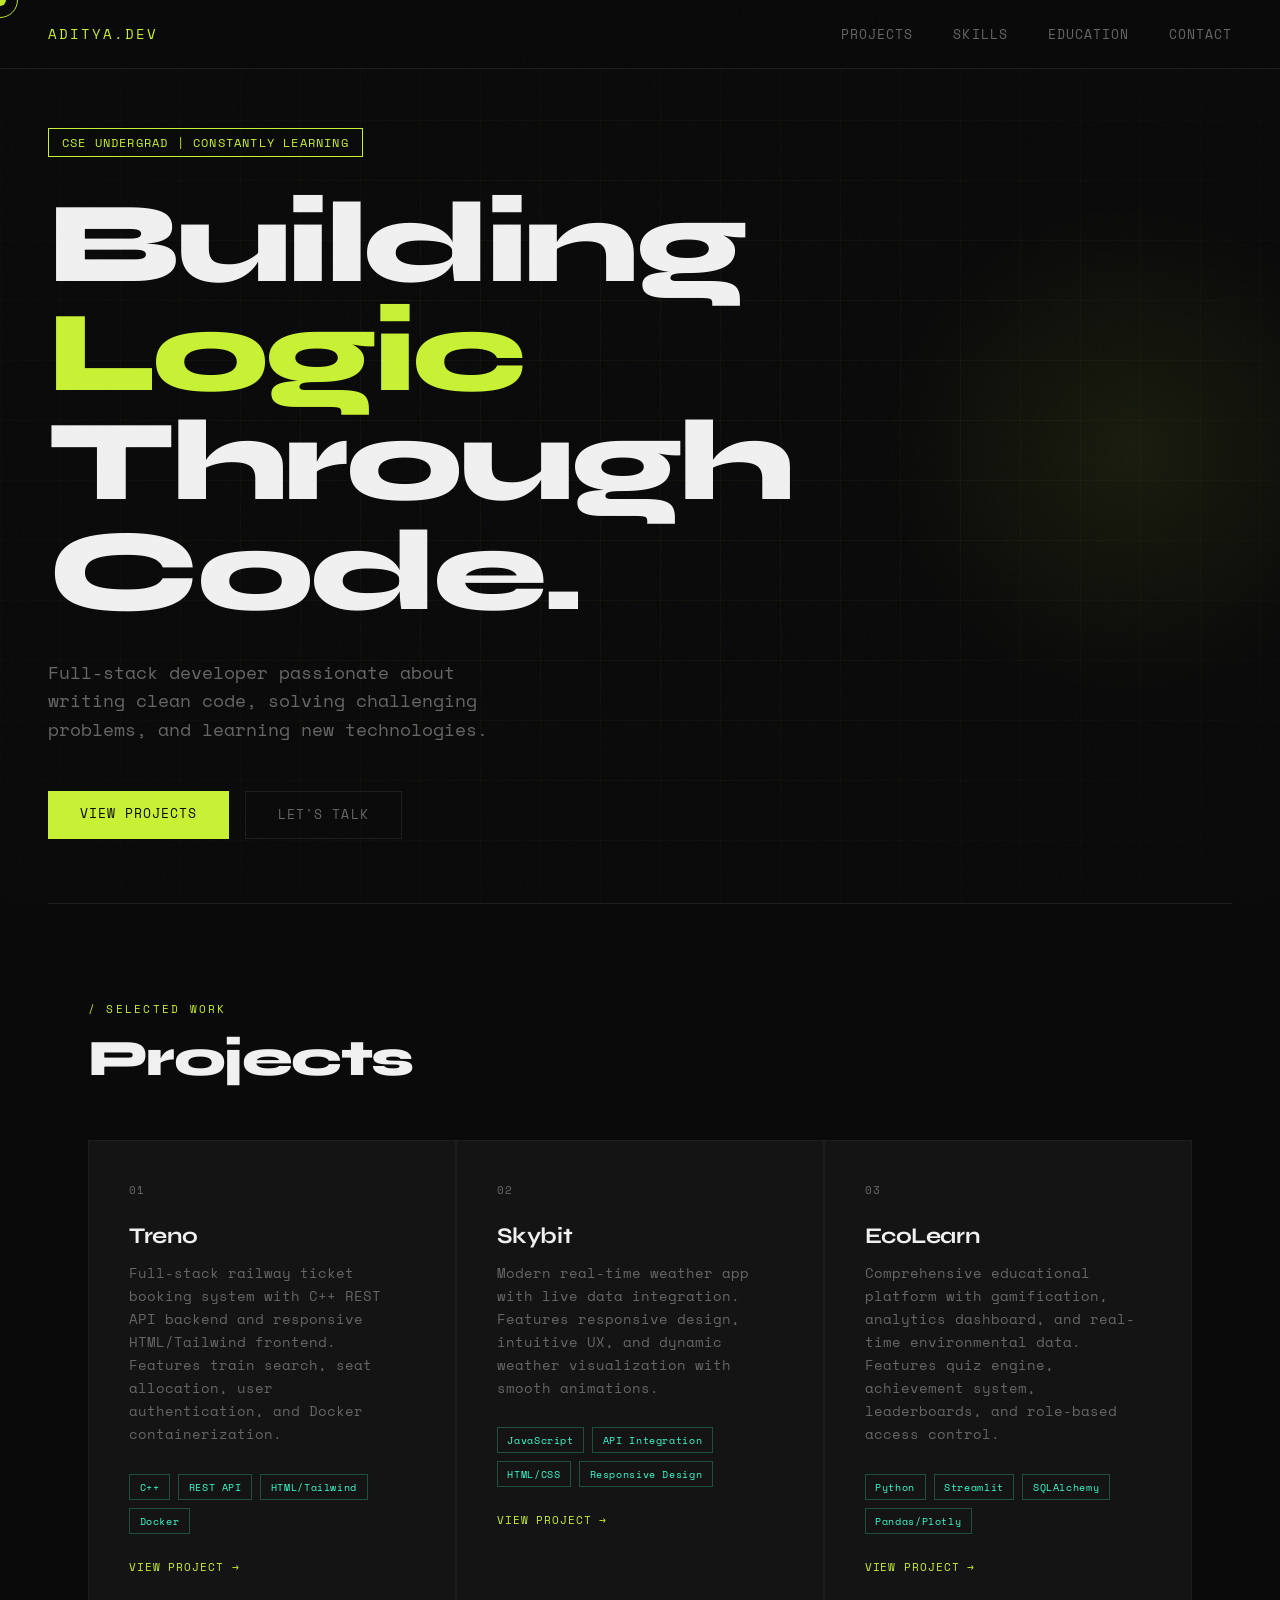
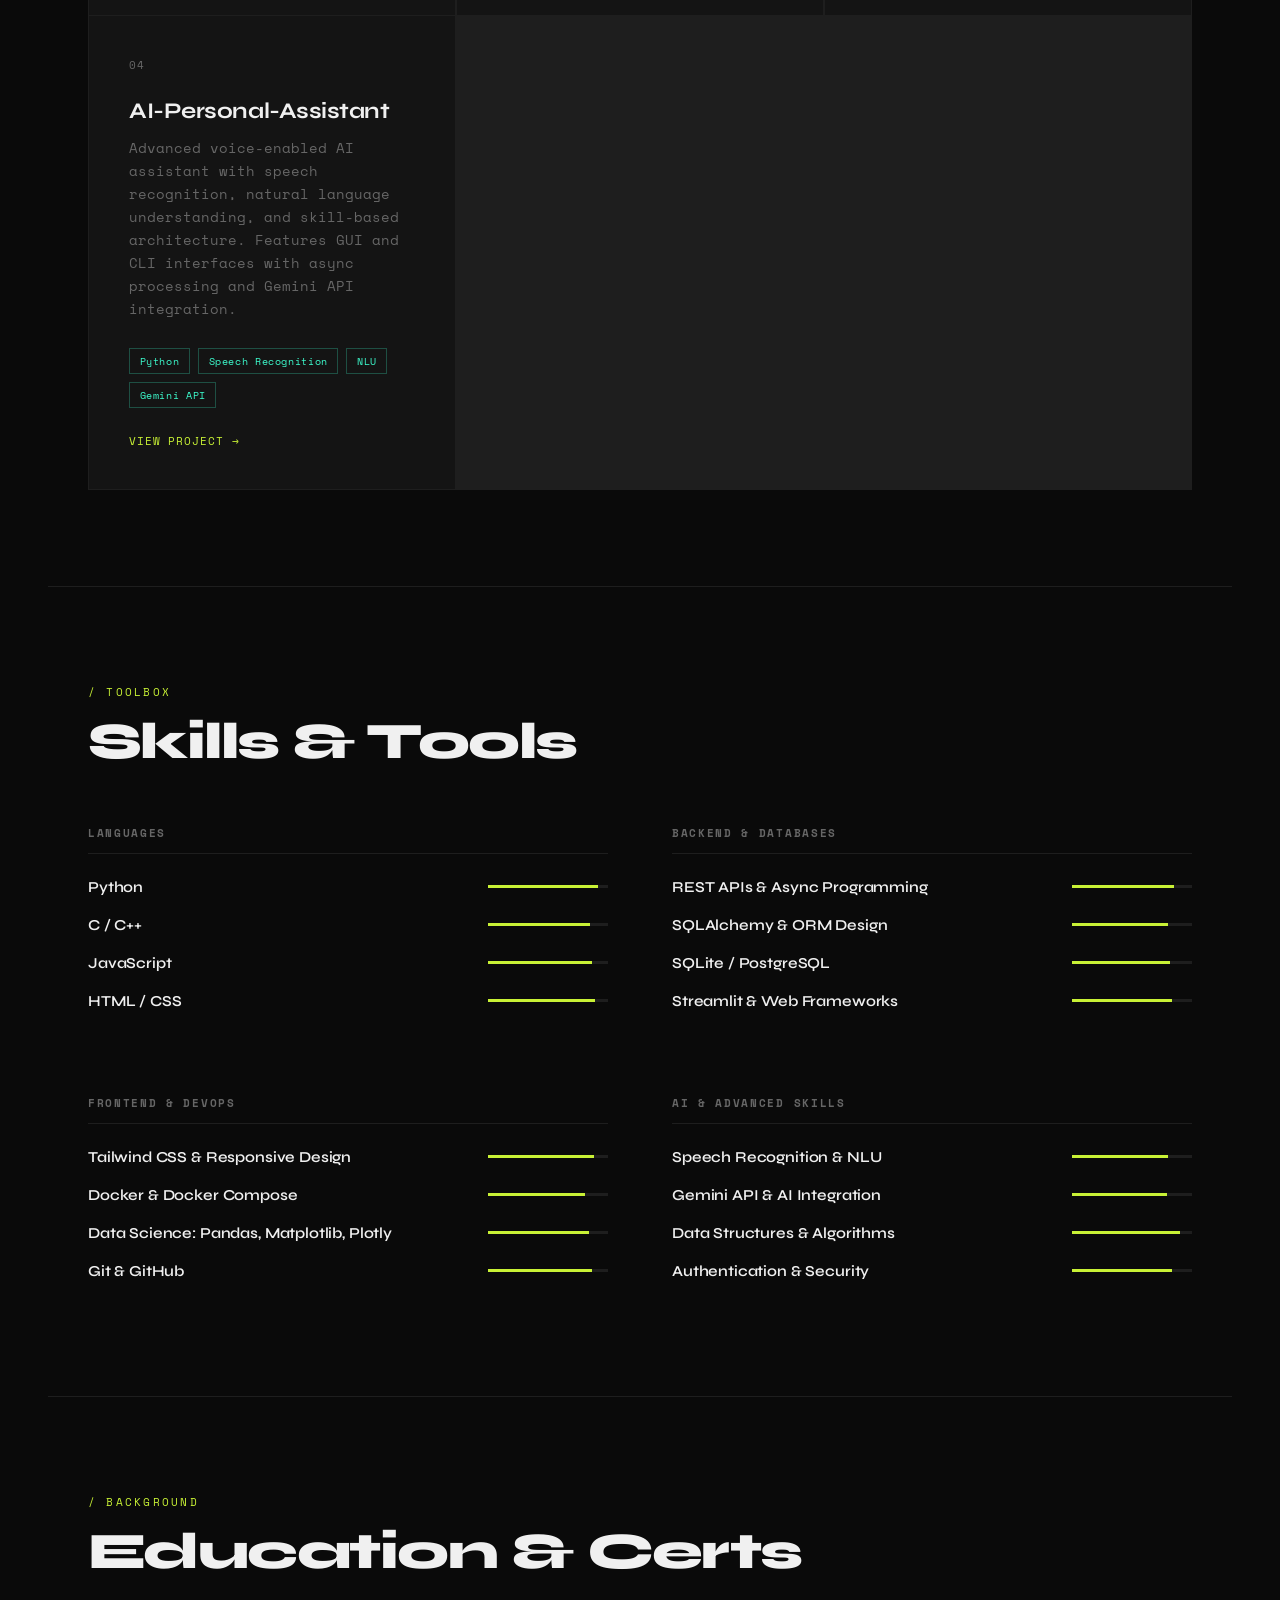
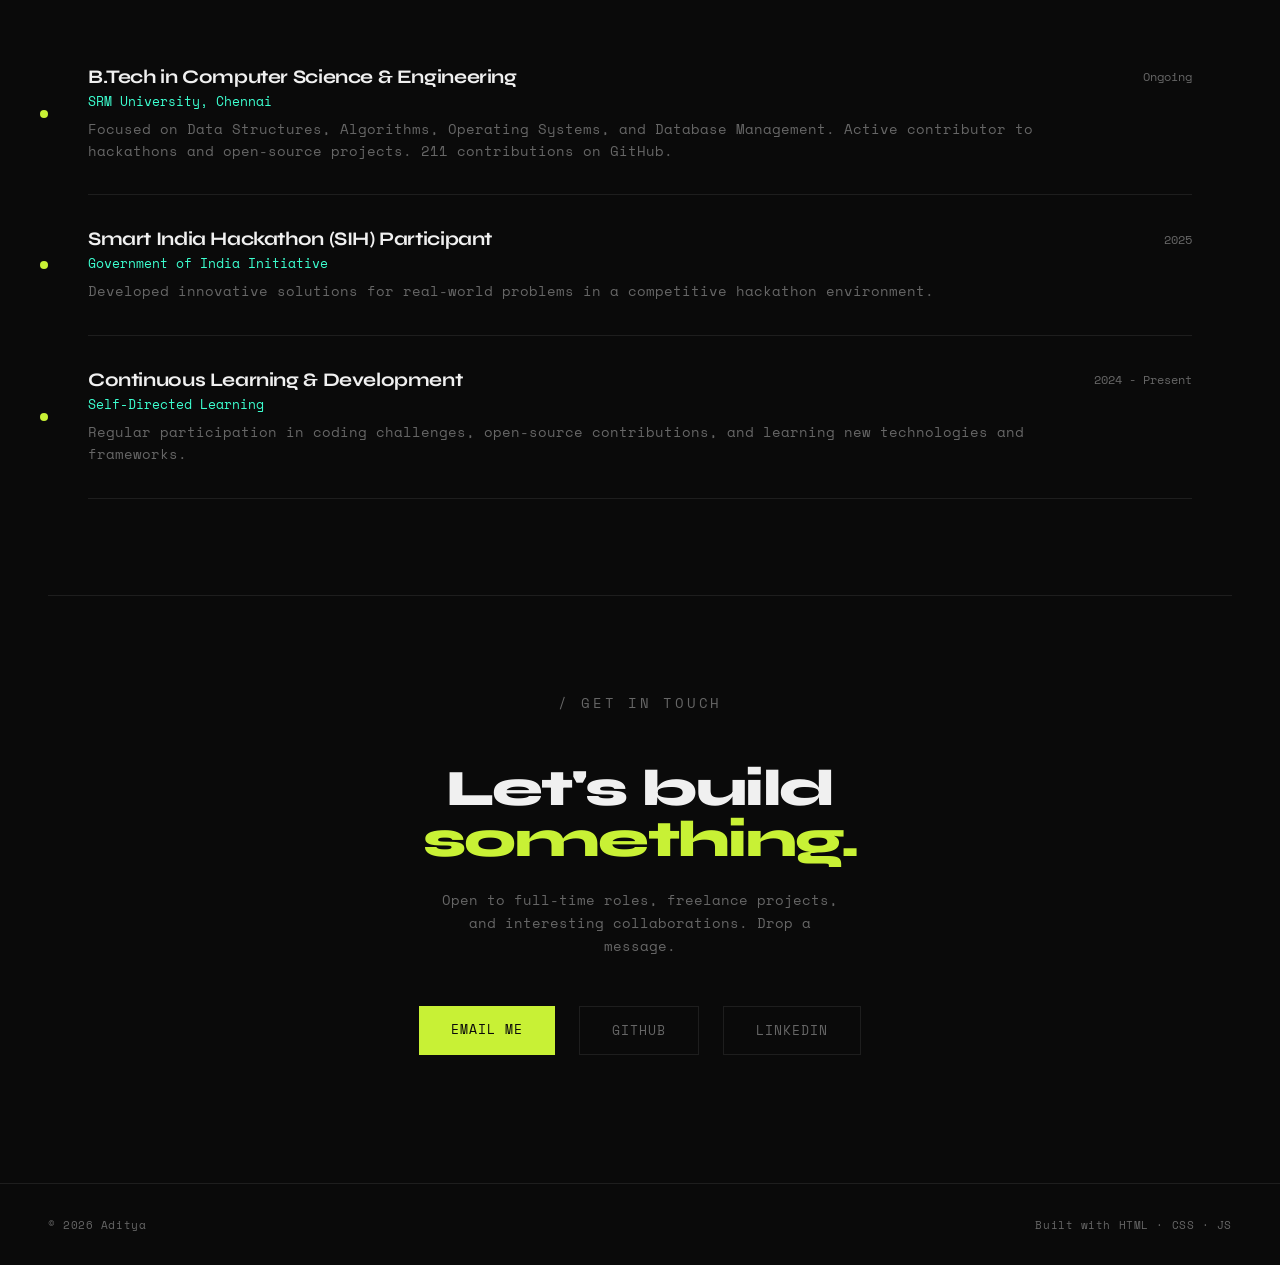
==== commit 3ad8fb45: "Update: Display only repo names in project titles" ====
--- a/index.html
+++ b/index.html
@@ -50,7 +50,7 @@
 
       <div class="project-card">
         <div class="project-num">01</div>
-        <h3>Treno - Train Ticket Booking</h3>
+        <h3>Treno</h3>
         <p>Full-stack railway ticket booking system with C++ REST API backend and responsive HTML/Tailwind frontend. Features train search, seat allocation, user authentication, and Docker containerization.</p>
         <div class="project-tags">
           <span class="tag">C++</span>
@@ -63,7 +63,7 @@
 
       <div class="project-card">
         <div class="project-num">02</div>
-        <h3>Skybit - Weather Application</h3>
+        <h3>Skybit</h3>
         <p>Modern real-time weather app with live data integration. Features responsive design, intuitive UX, and dynamic weather visualization with smooth animations.</p>
         <div class="project-tags">
           <span class="tag">JavaScript</span>
@@ -76,7 +76,7 @@
 
       <div class="project-card">
         <div class="project-num">03</div>
-        <h3>EcoLearn - Environmental Platform</h3>
+        <h3>EcoLearn</h3>
         <p>Comprehensive educational platform with gamification, analytics dashboard, and real-time environmental data. Features quiz engine, achievement system, leaderboards, and role-based access control.</p>
         <div class="project-tags">
           <span class="tag">Python</span>
@@ -89,7 +89,7 @@
 
       <div class="project-card">
         <div class="project-num">04</div>
-        <h3>AI Personal Assistant</h3>
+        <h3>AI-Personal-Assistant</h3>
         <p>Advanced voice-enabled AI assistant with speech recognition, natural language understanding, and skill-based architecture. Features GUI and CLI interfaces with async processing and Gemini API integration.</p>
         <div class="project-tags">
           <span class="tag">Python</span>
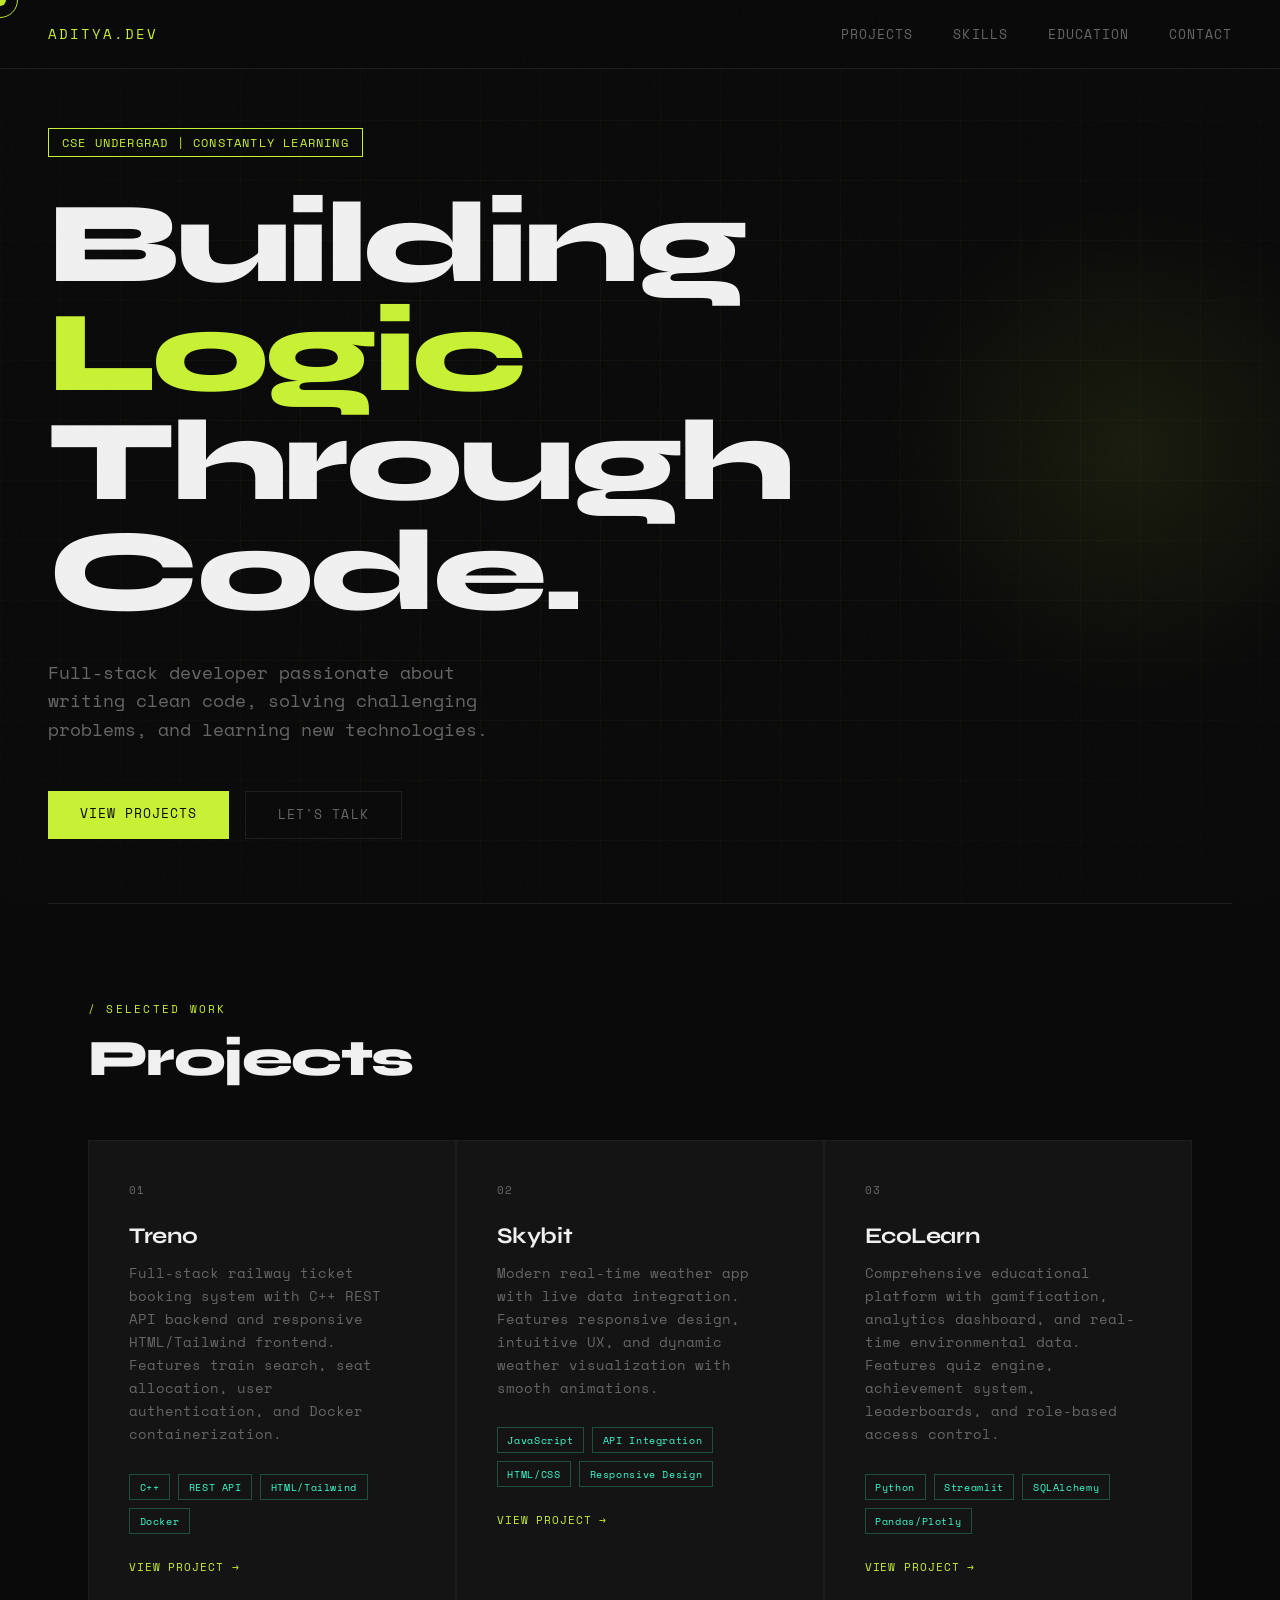
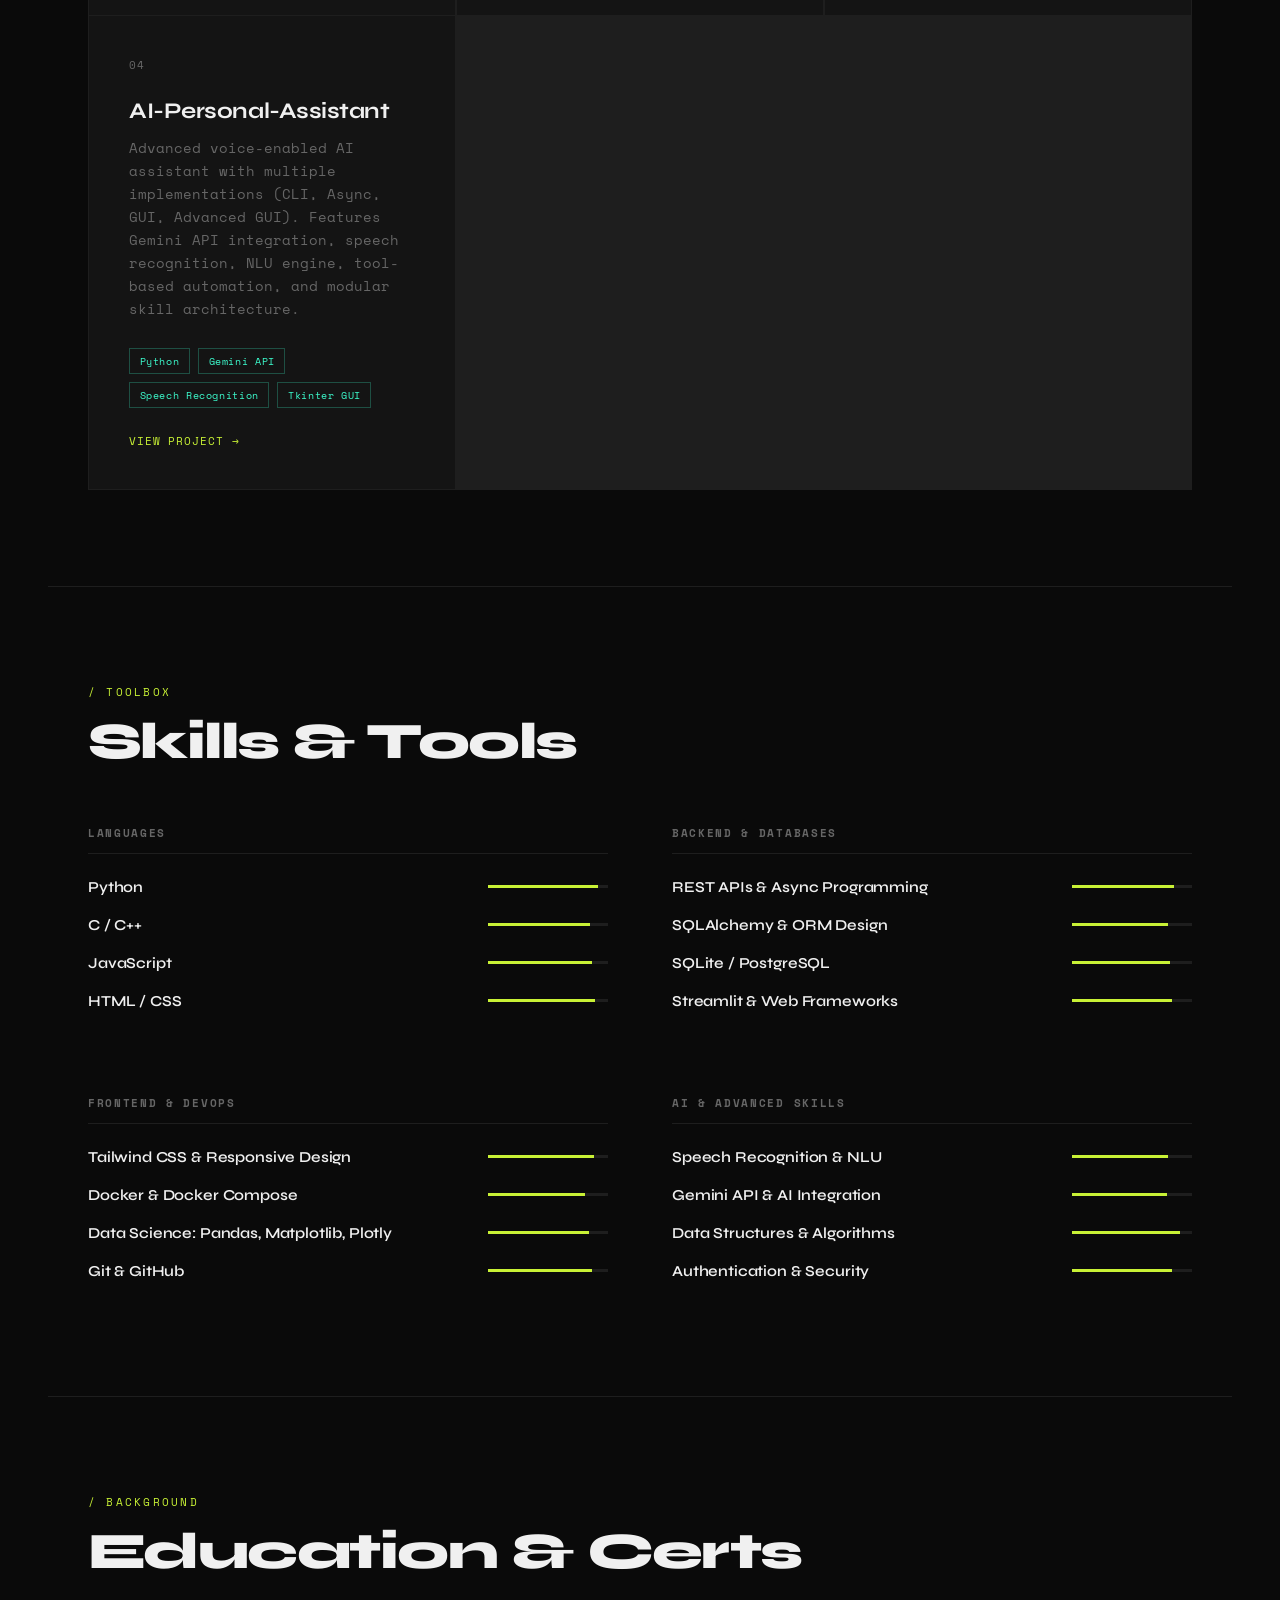
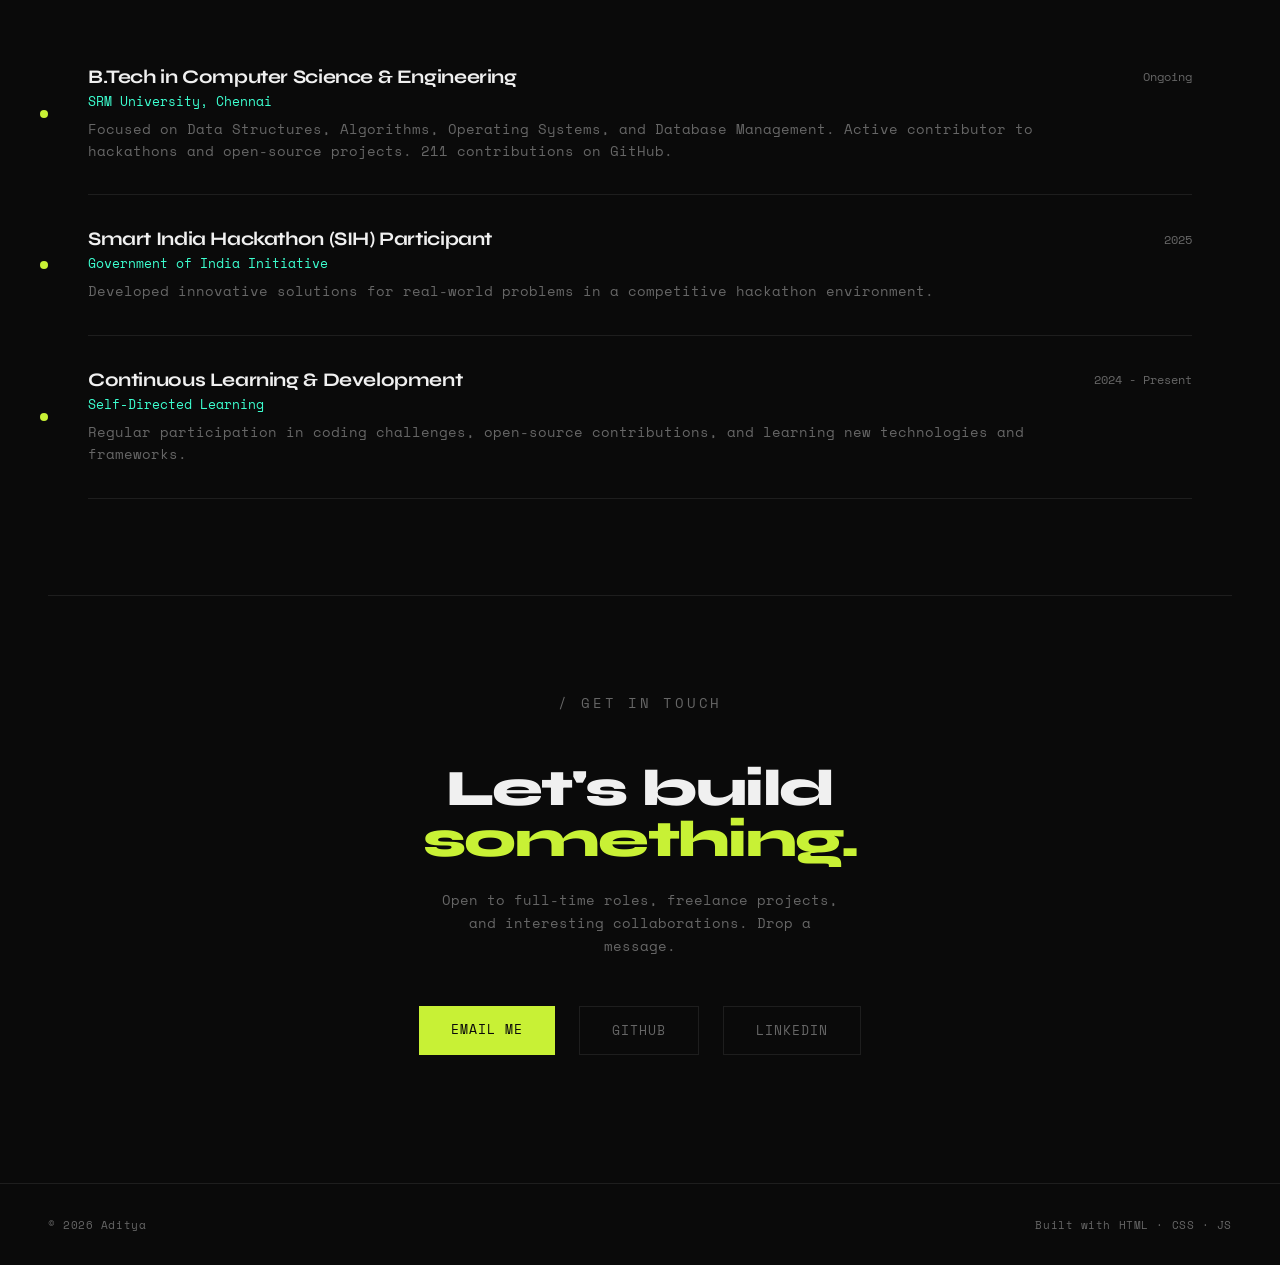
==== commit 4de0d198: "Update: AI-Personal-Assistant project details with Gemini API and multiple implementations" ====
--- a/index.html
+++ b/index.html
@@ -90,12 +90,12 @@
       <div class="project-card">
         <div class="project-num">04</div>
         <h3>AI-Personal-Assistant</h3>
-        <p>Advanced voice-enabled AI assistant with speech recognition, natural language understanding, and skill-based architecture. Features GUI and CLI interfaces with async processing and Gemini API integration.</p>
+        <p>Advanced voice-enabled AI assistant with multiple implementations (CLI, Async, GUI, Advanced GUI). Features Gemini API integration, speech recognition, NLU engine, tool-based automation, and modular skill architecture.</p>
         <div class="project-tags">
           <span class="tag">Python</span>
+          <span class="tag">Gemini API</span>
           <span class="tag">Speech Recognition</span>
-          <span class="tag">NLU</span>
-          <span class="tag">Gemini API</span>
+          <span class="tag">Tkinter GUI</span>
         </div>
         <a href="https://github.com/git-aditya950/AI-Personal-Assistant" target="_blank" class="project-link">View Project</a>
       </div>
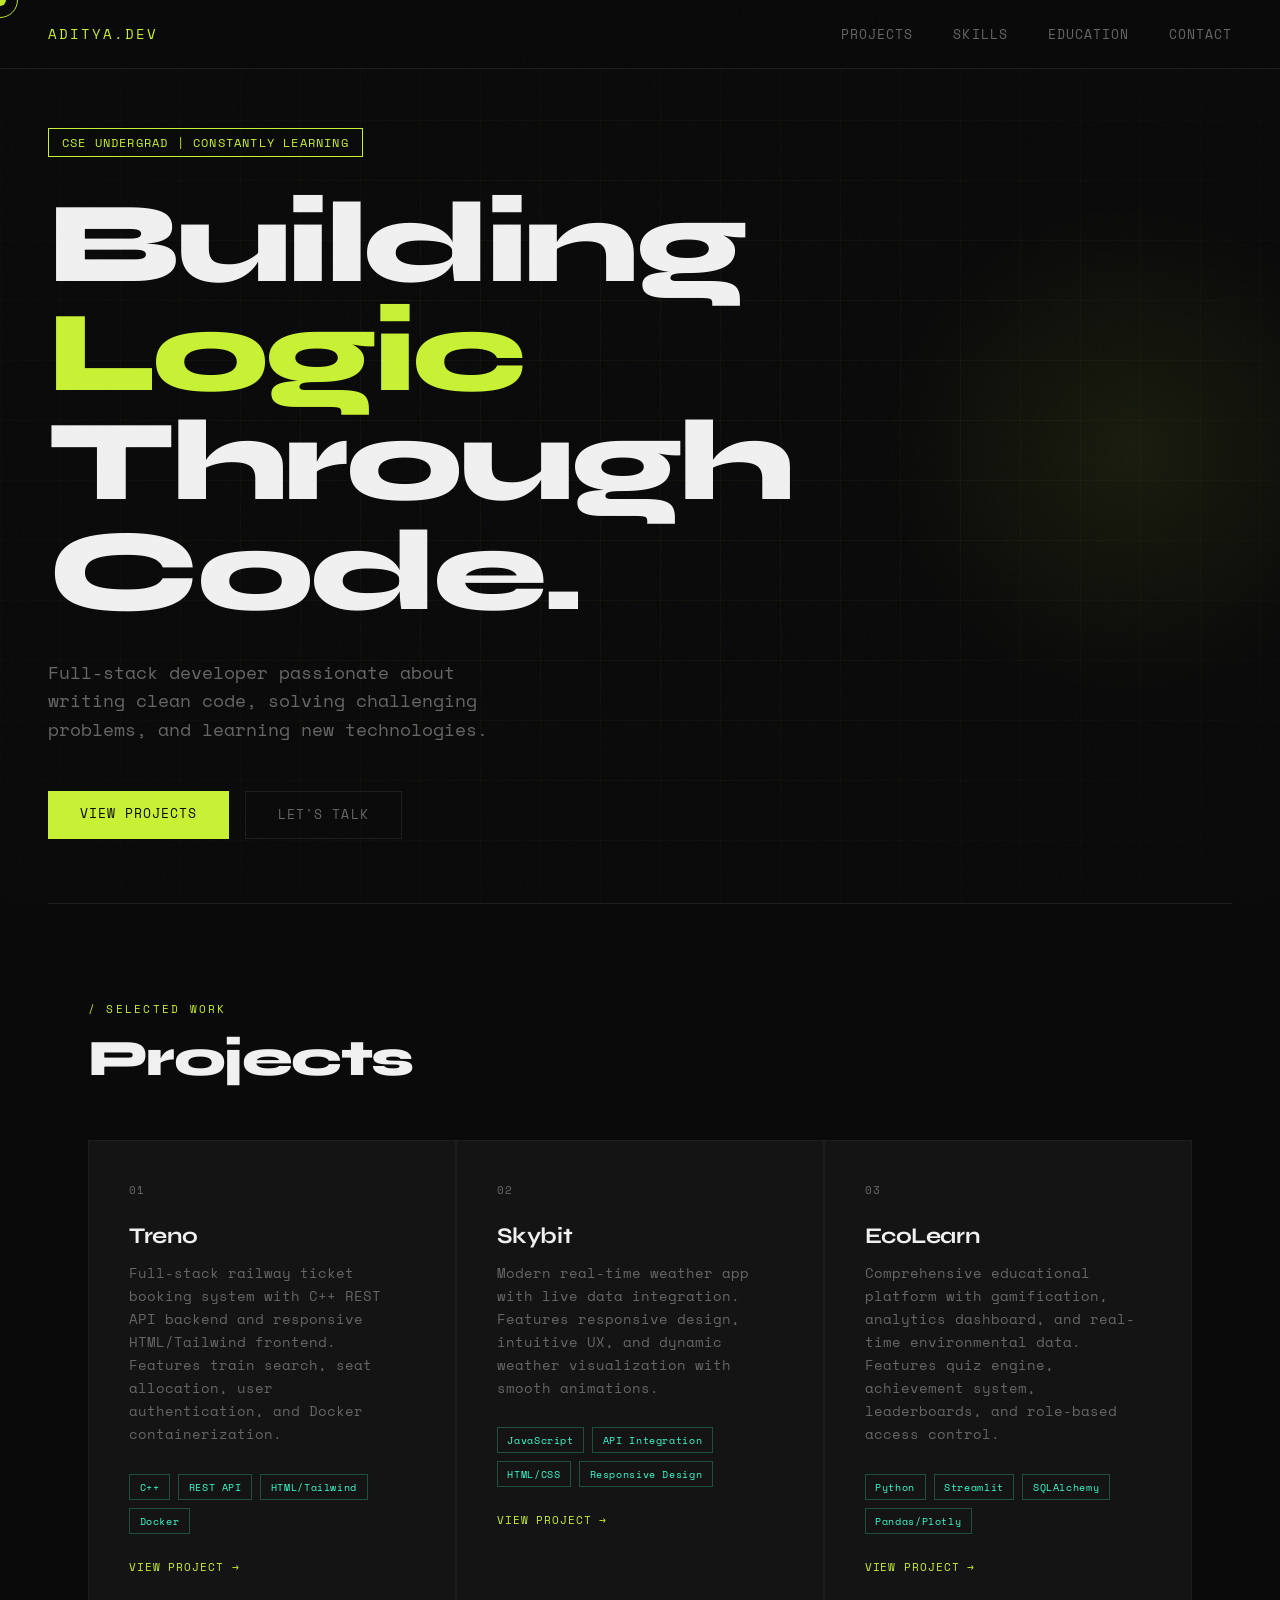
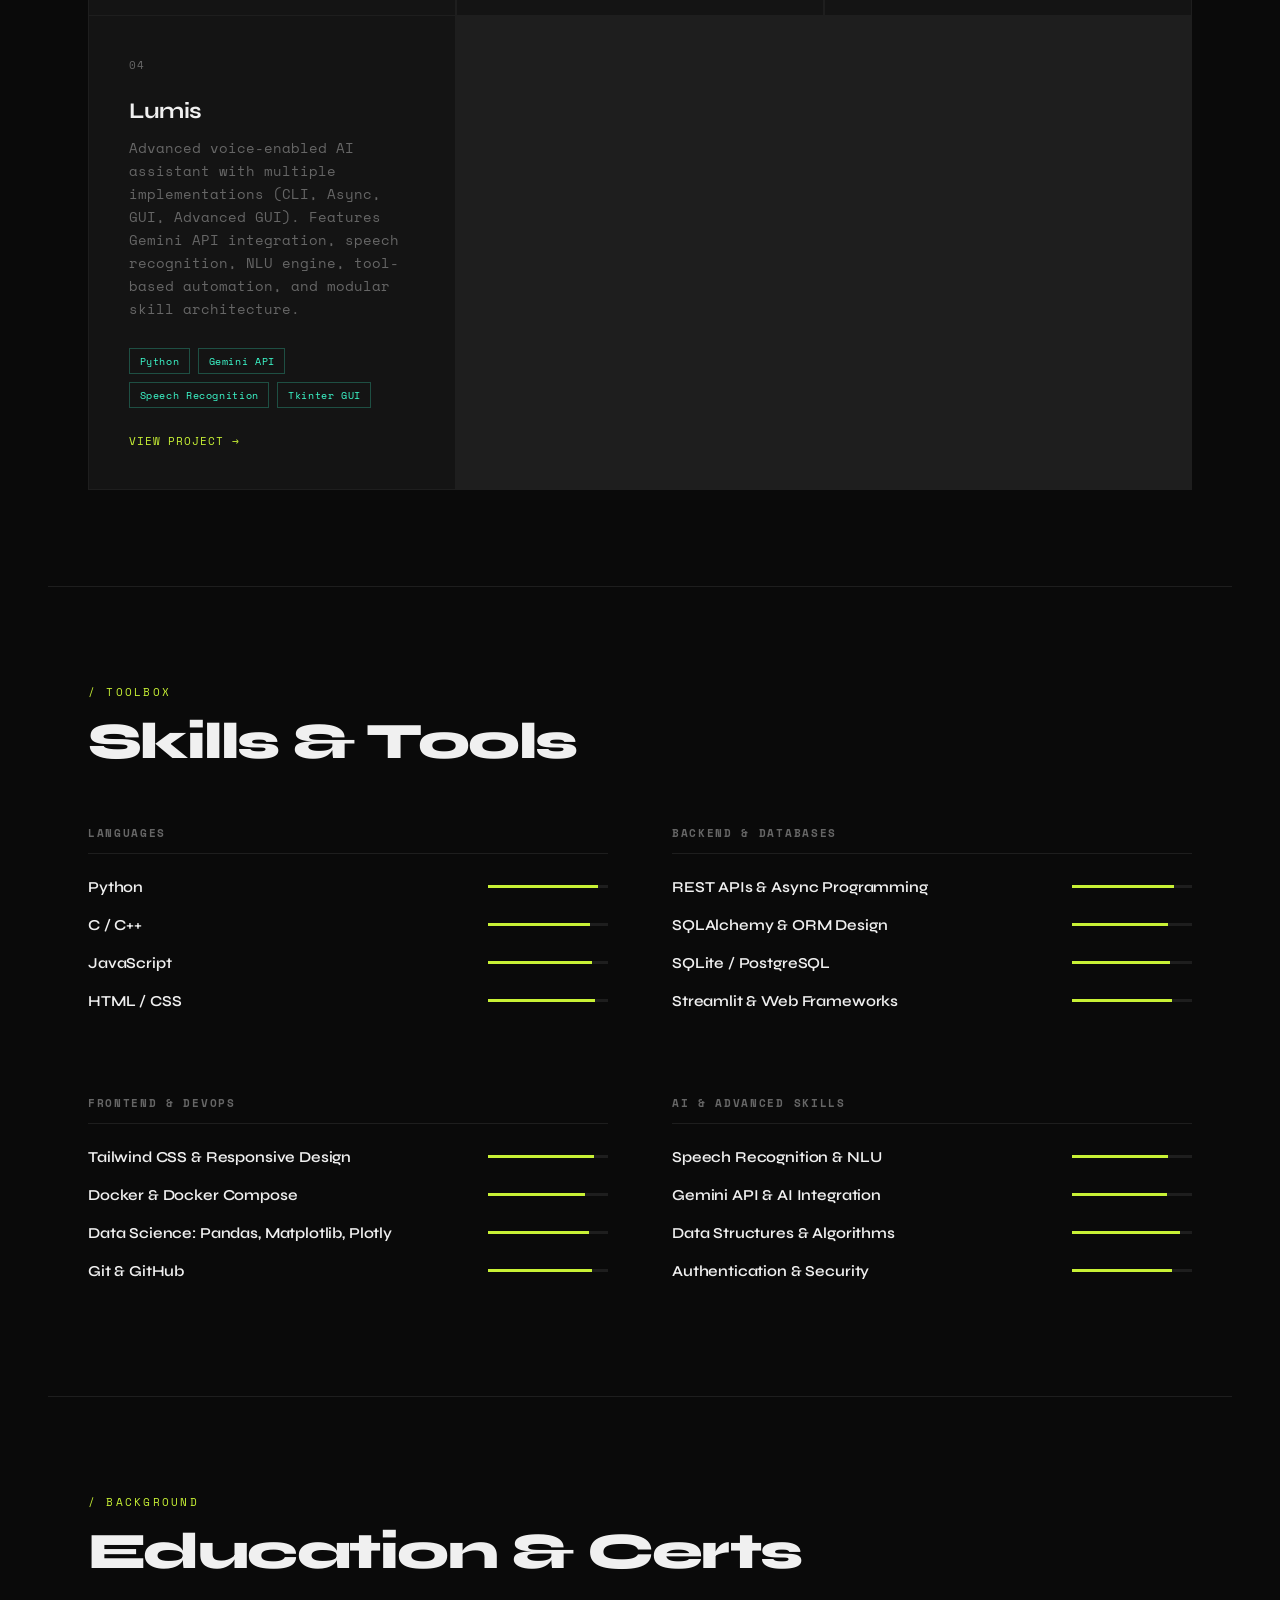
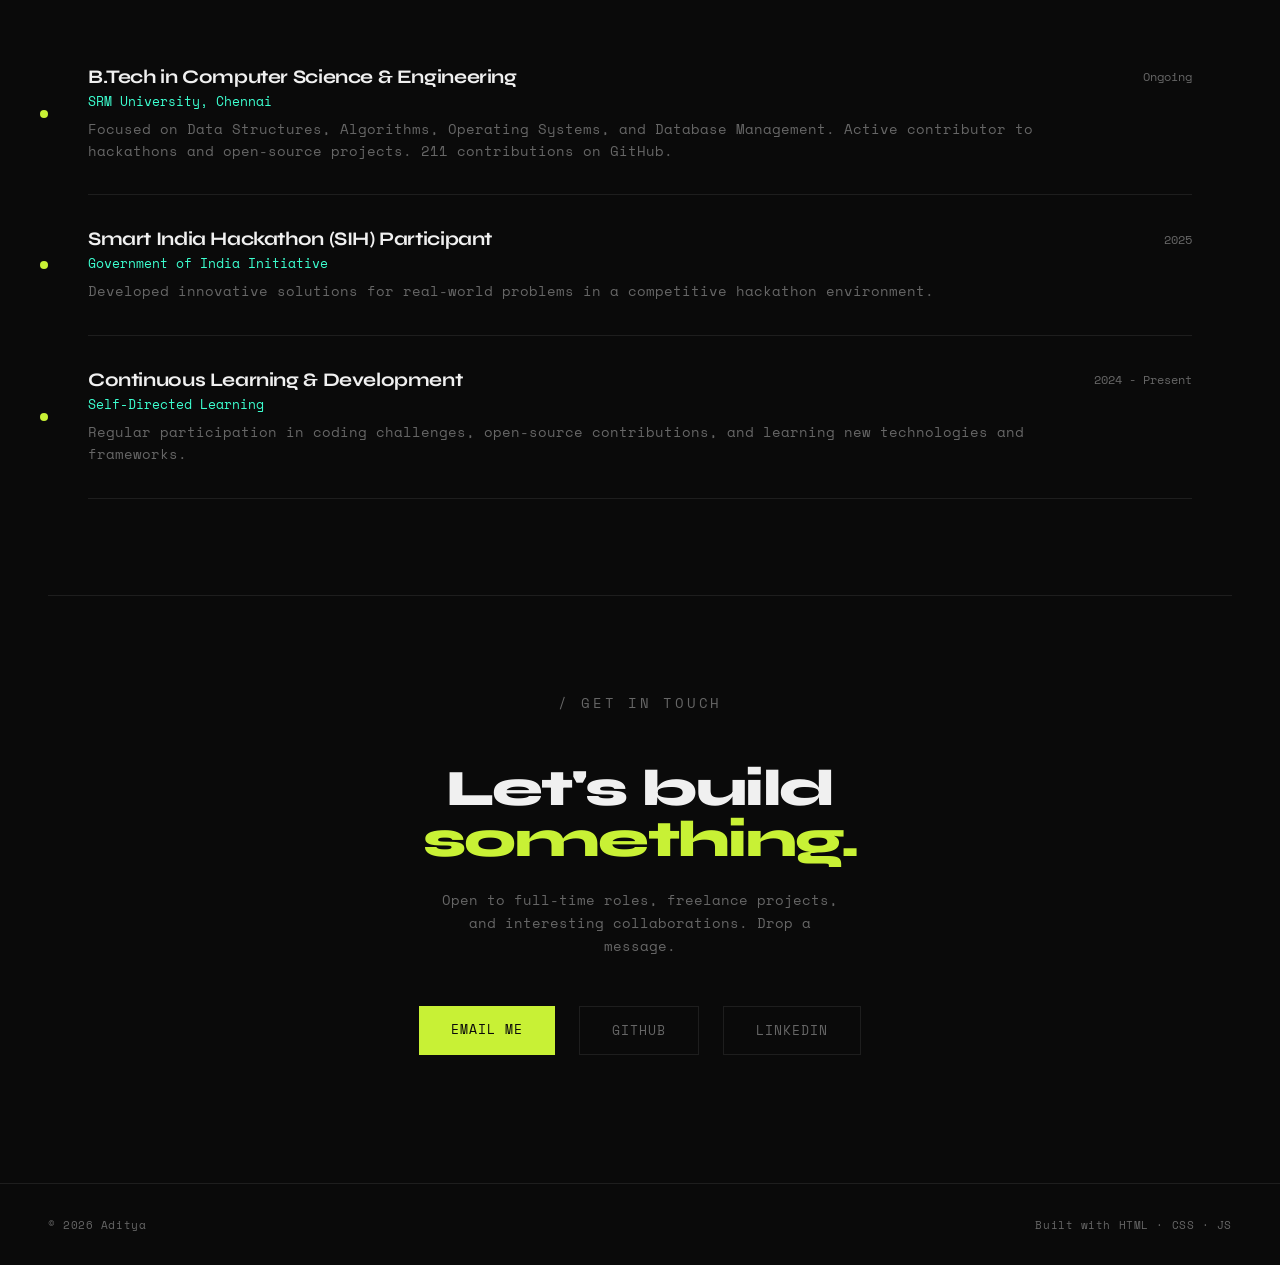
==== commit d3f6271f: "Update: Change username from git-aditya950 to RaoAdii" ====
--- a/index.html
+++ b/index.html
@@ -58,7 +58,7 @@
           <span class="tag">HTML/Tailwind</span>
           <span class="tag">Docker</span>
         </div>
-        <a href="https://github.com/git-aditya950/Treno" target="_blank" class="project-link">View Project</a>
+        <a href="https://github.com/RaoAdii/Treno" target="_blank" class="project-link">View Project</a>
       </div>
 
       <div class="project-card">
@@ -71,7 +71,7 @@
           <span class="tag">HTML/CSS</span>
           <span class="tag">Responsive Design</span>
         </div>
-        <a href="https://github.com/git-aditya950/Skybit" target="_blank" class="project-link">View Project</a>
+        <a href="https://github.com/RaoAdii/Skybit" target="_blank" class="project-link">View Project</a>
       </div>
 
       <div class="project-card">
@@ -84,12 +84,12 @@
           <span class="tag">SQLAlchemy</span>
           <span class="tag">Pandas/Plotly</span>
         </div>
-        <a href="https://github.com/git-aditya950/EcoLearn" target="_blank" class="project-link">View Project</a>
+        <a href="https://github.com/RaoAdii/EcoLearn" target="_blank" class="project-link">View Project</a>
       </div>
 
       <div class="project-card">
         <div class="project-num">04</div>
-        <h3>AI-Personal-Assistant</h3>
+        <h3>Lumis</h3>
         <p>Advanced voice-enabled AI assistant with multiple implementations (CLI, Async, GUI, Advanced GUI). Features Gemini API integration, speech recognition, NLU engine, tool-based automation, and modular skill architecture.</p>
         <div class="project-tags">
           <span class="tag">Python</span>
@@ -97,7 +97,7 @@
           <span class="tag">Speech Recognition</span>
           <span class="tag">Tkinter GUI</span>
         </div>
-        <a href="https://github.com/git-aditya950/AI-Personal-Assistant" target="_blank" class="project-link">View Project</a>
+        <a href="https://github.com/RaoAdii/Lumis" target="_blank" class="project-link">View Project</a>
       </div>
 
     </div>
@@ -241,7 +241,7 @@
       <p>Open to full-time roles, freelance projects, and interesting collaborations. Drop a message.</p>
       <div class="contact-links">
         <a href="mailto:ceaser.adi00@gmail.com" class="btn btn-primary">Email Me</a>
-        <a href="https://github.com/git-aditya950" target="_blank" class="btn btn-ghost">GitHub</a>
+        <a href="https://github.com/RaoAdii" target="_blank" class="btn btn-ghost">GitHub</a>
         <a href="https://linkedin.com/in/aditya950" target="_blank" class="btn btn-ghost">LinkedIn</a>
       </div>
     </div>
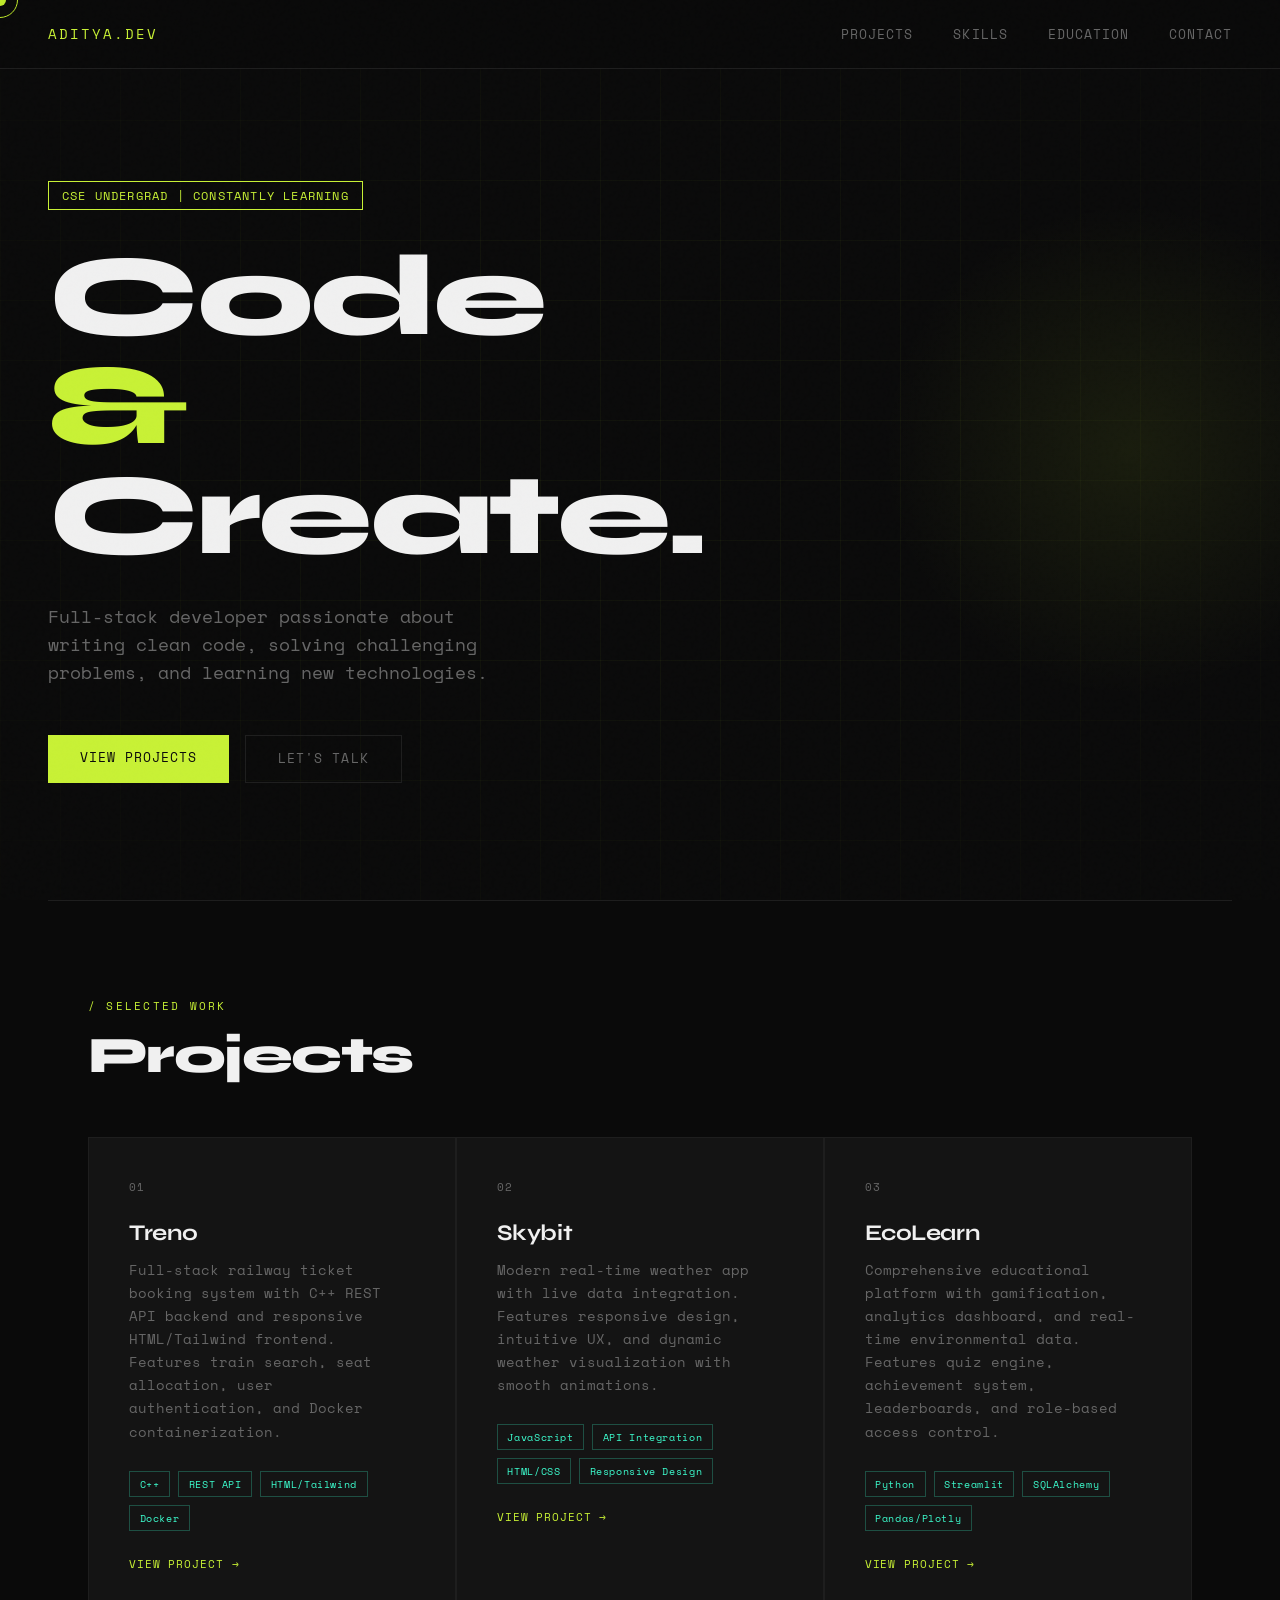
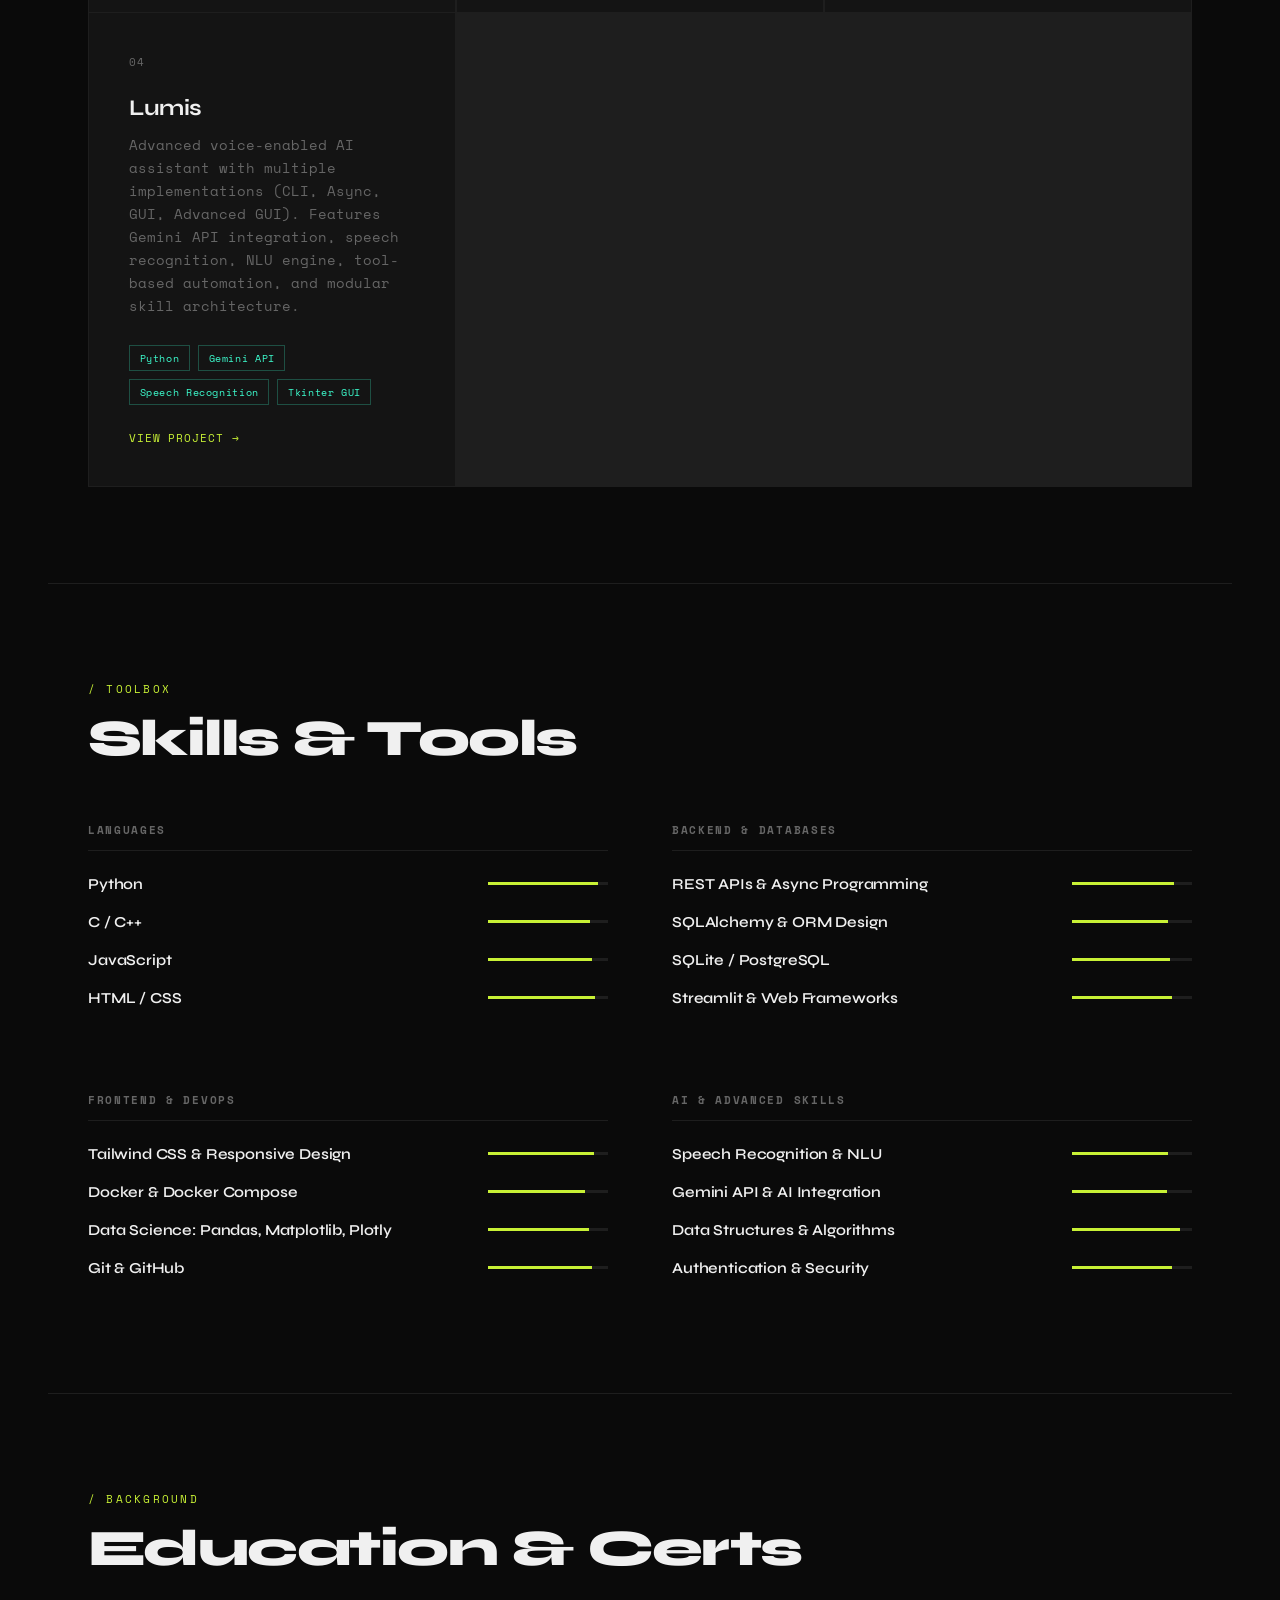
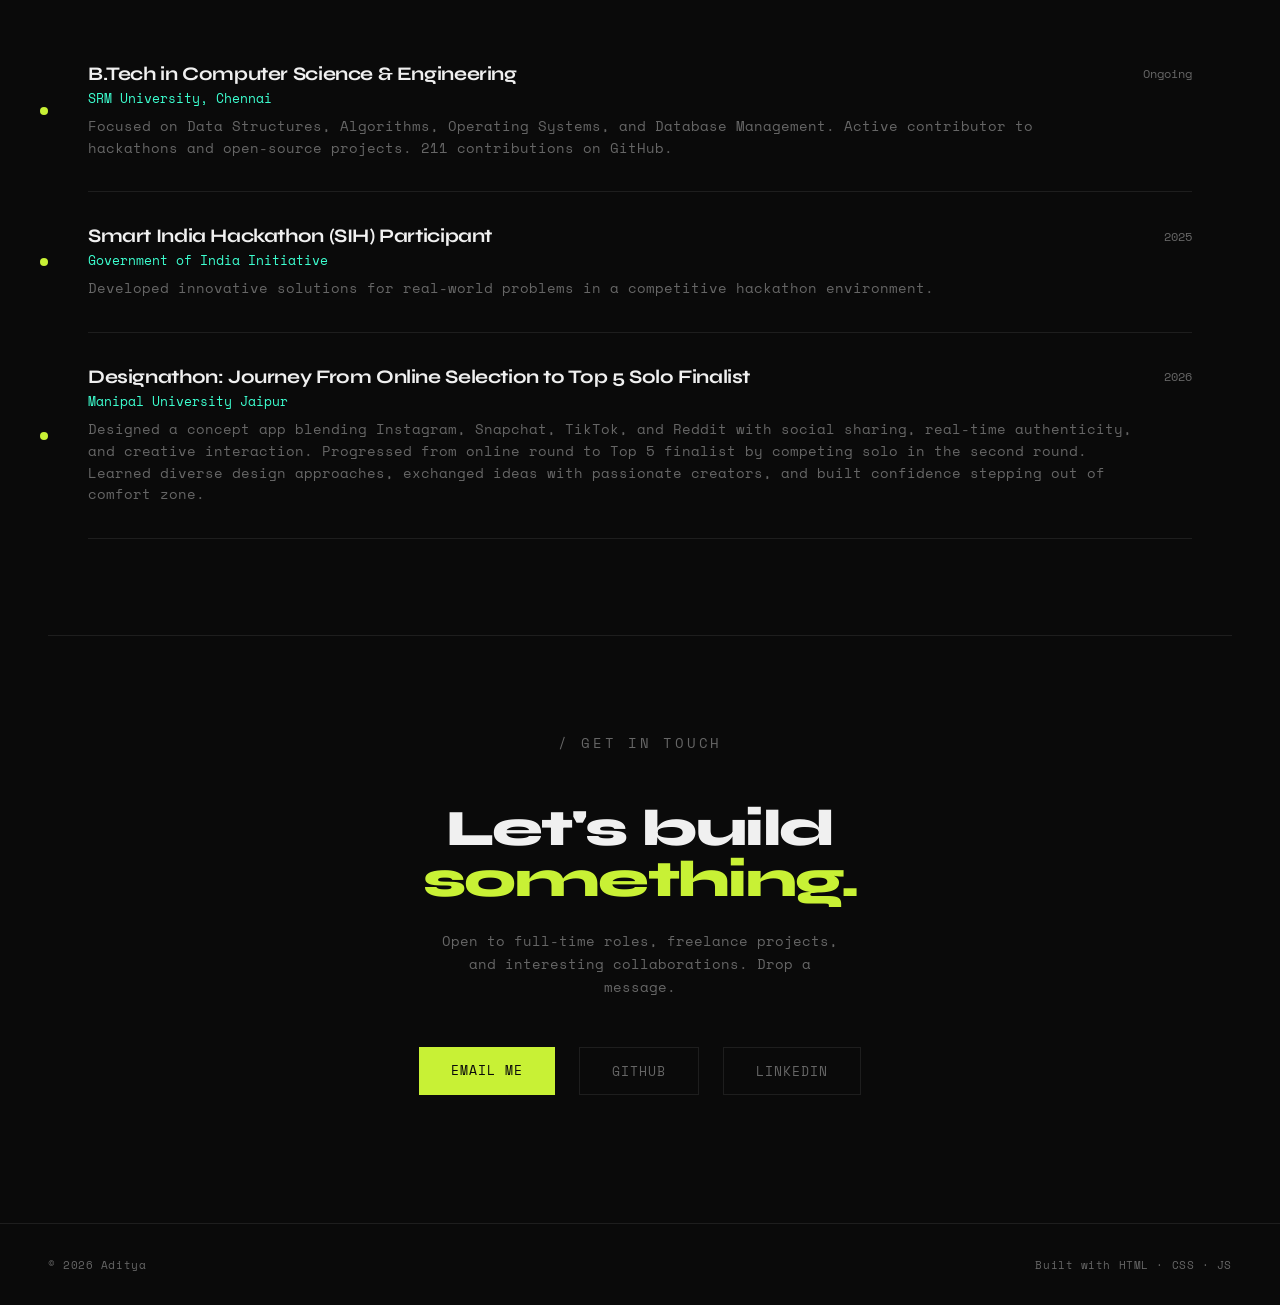
==== commit eff32757: "Update portfolio: Add Designathon achievement and change hero title to 'Code & Create'" ====
--- a/index.html
+++ b/index.html
@@ -29,7 +29,7 @@
     <div class="blob"></div>
     <div class="hero-content">
       <span class="hero-tag">CSE Undergrad | Constantly Learning</span>
-      <h1>Building<br><span>Logic</span><br>Through Code.</h1>
+      <h1>Code<br><span>&amp;</span><br>Create.</h1>
       <p class="hero-sub">Full-stack developer passionate about writing clean code, solving challenging problems, and learning new technologies.</p>
       <div class="hero-cta">
         <a href="#projects" class="btn btn-primary">View Projects</a>
@@ -221,11 +221,11 @@
 
       <div class="edu-item">
         <div>
-          <div class="edu-degree">Continuous Learning &amp; Development</div>
-          <div class="edu-school">Self-Directed Learning</div>
-          <div class="edu-desc">Regular participation in coding challenges, open-source contributions, and learning new technologies and frameworks.</div>
-        </div>
-        <div class="edu-year">2024 - Present</div>
+          <div class="edu-degree">Designathon: Journey From Online Selection to Top 5 Solo Finalist</div>
+          <div class="edu-school">Manipal University Jaipur</div>
+          <div class="edu-desc">Designed a concept app blending Instagram, Snapchat, TikTok, and Reddit with social sharing, real-time authenticity, and creative interaction. Progressed from online round to Top 5 finalist by competing solo in the second round. Learned diverse design approaches, exchanged ideas with passionate creators, and built confidence stepping out of comfort zone.</div>
+        </div>
+        <div class="edu-year">2026</div>
       </div>
 
     </div>
